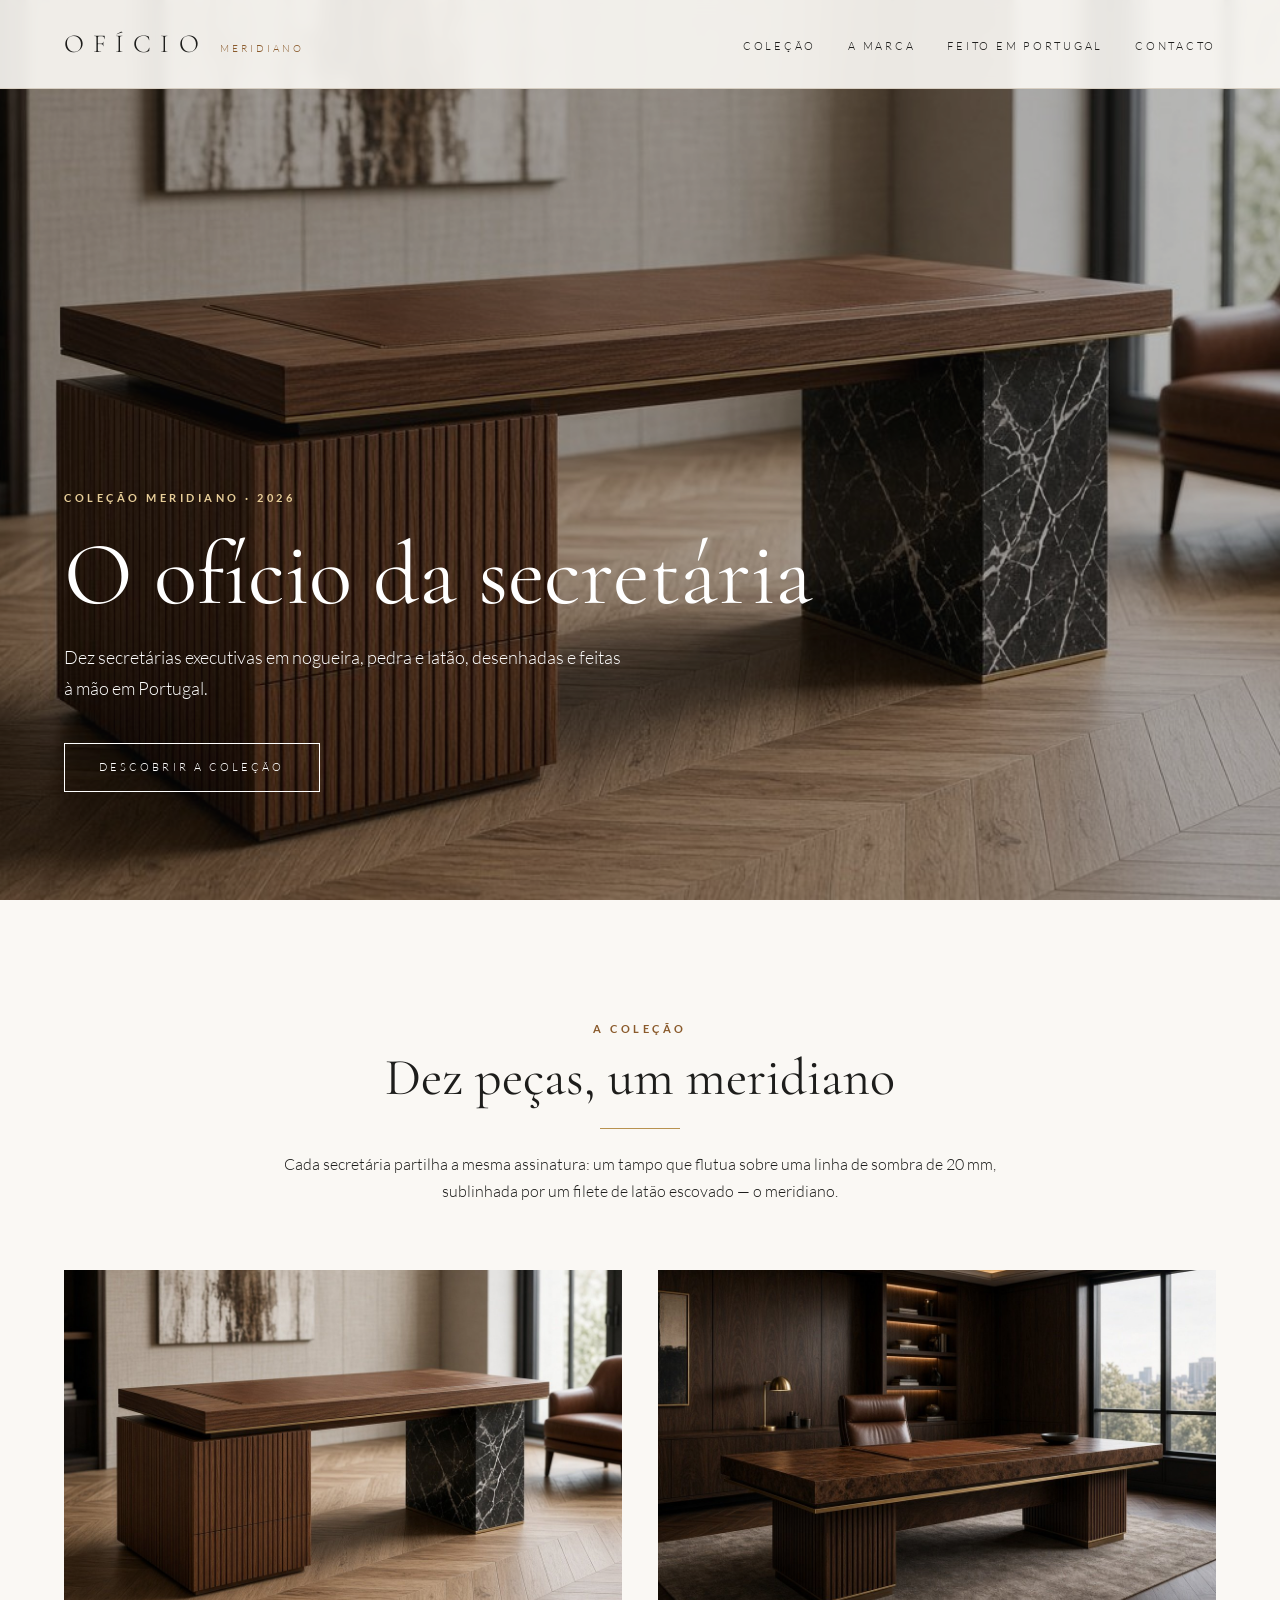
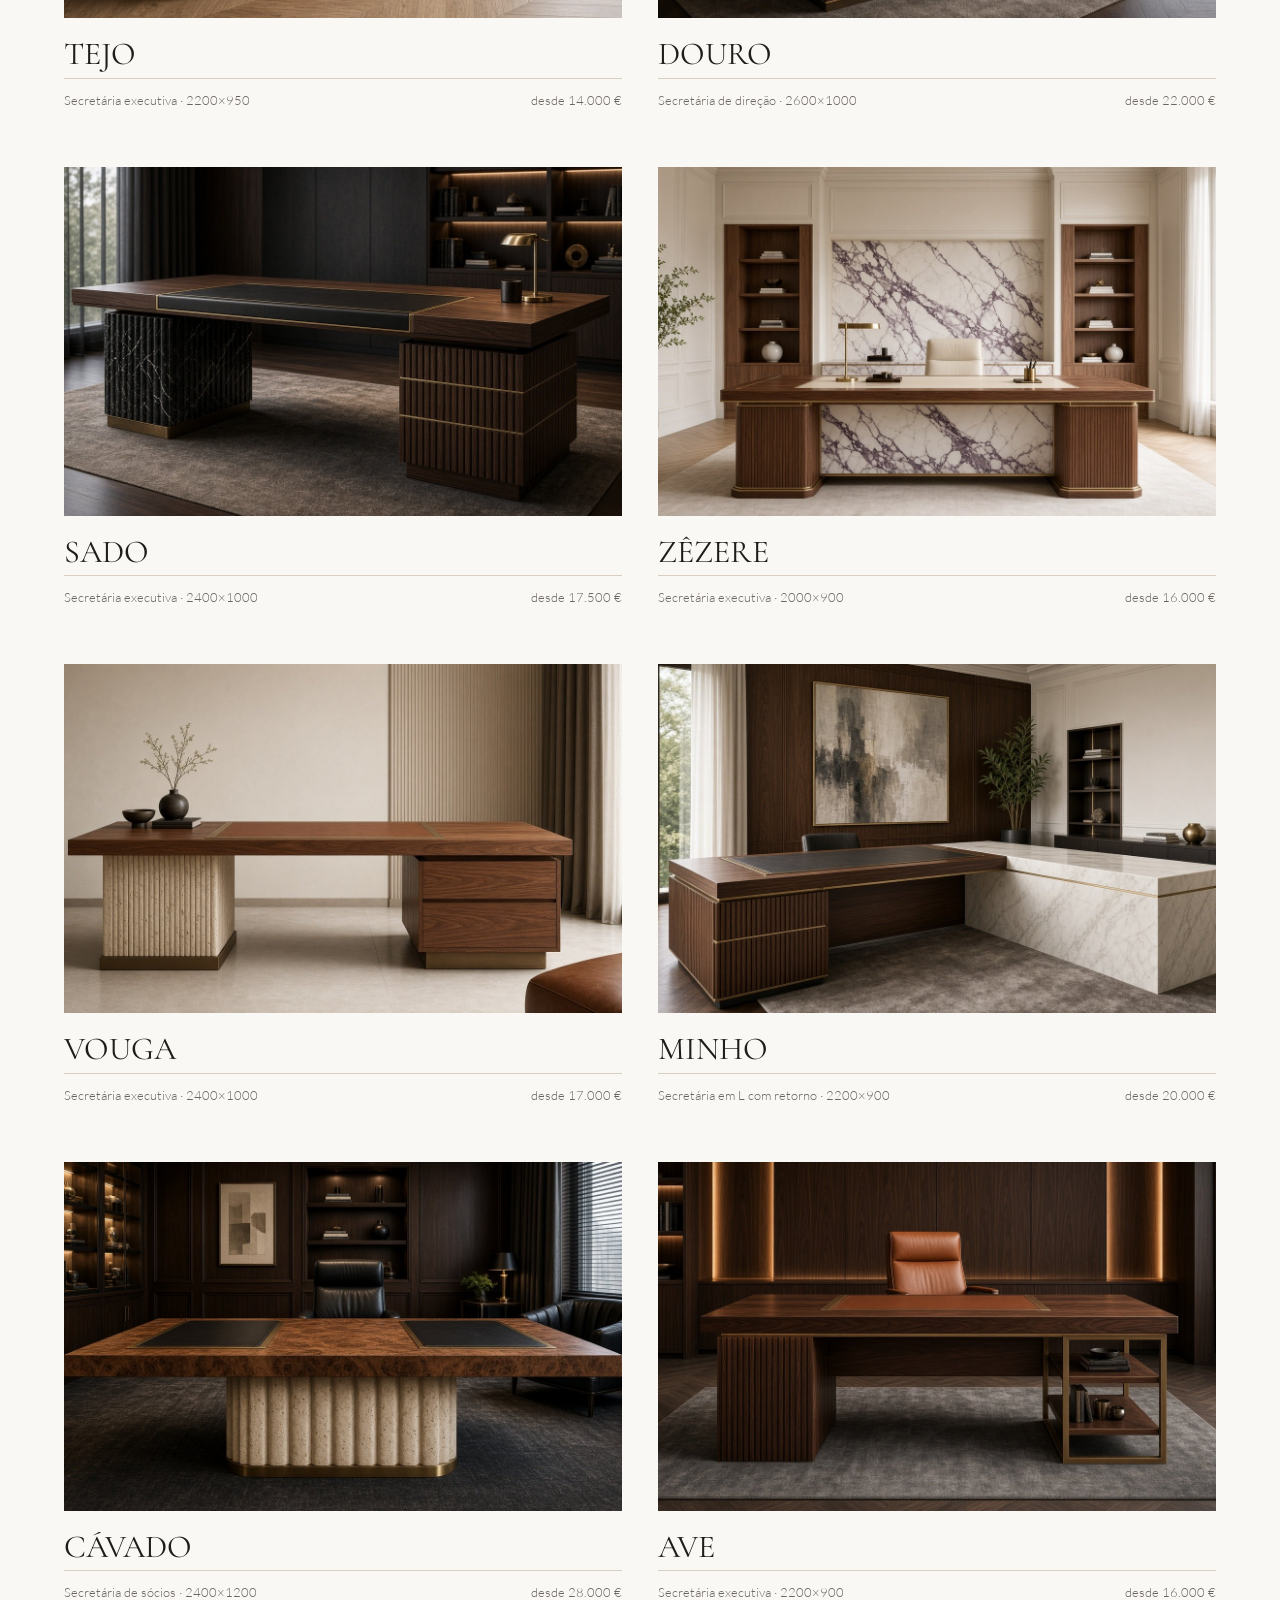
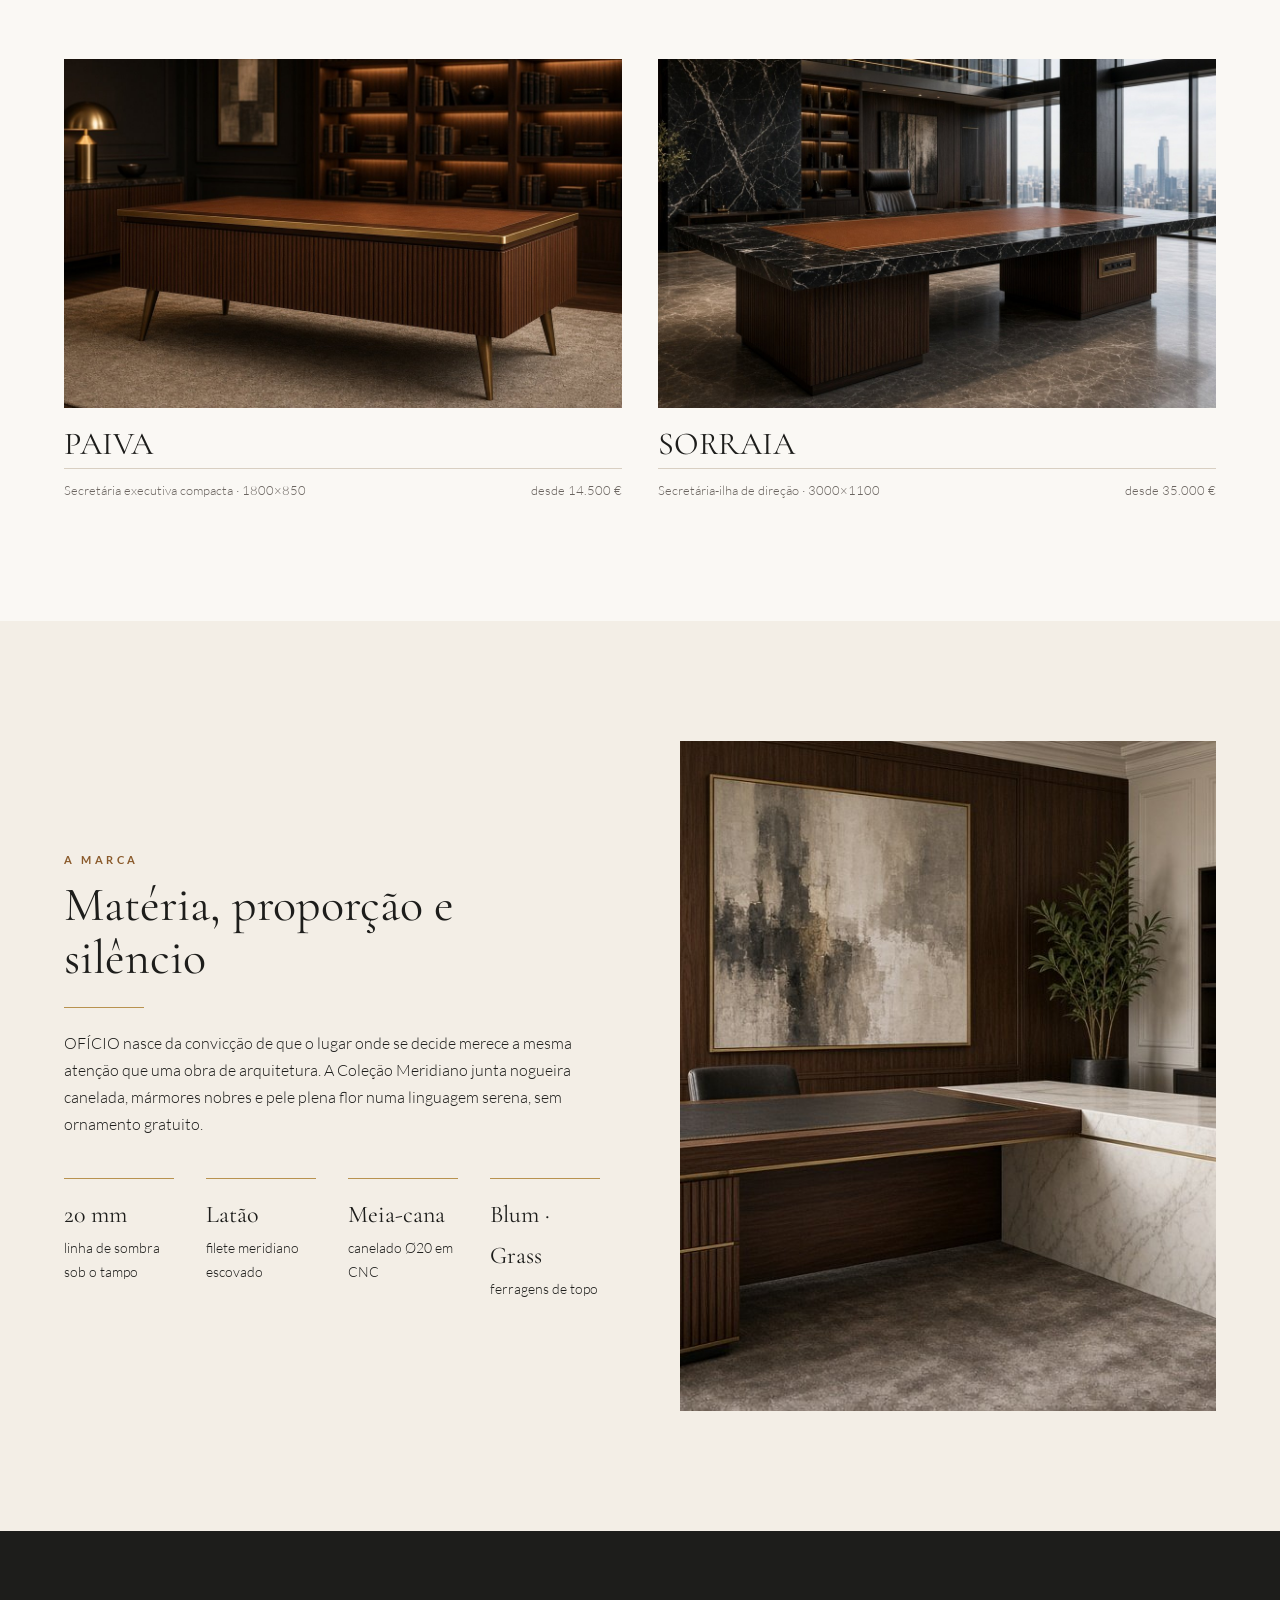
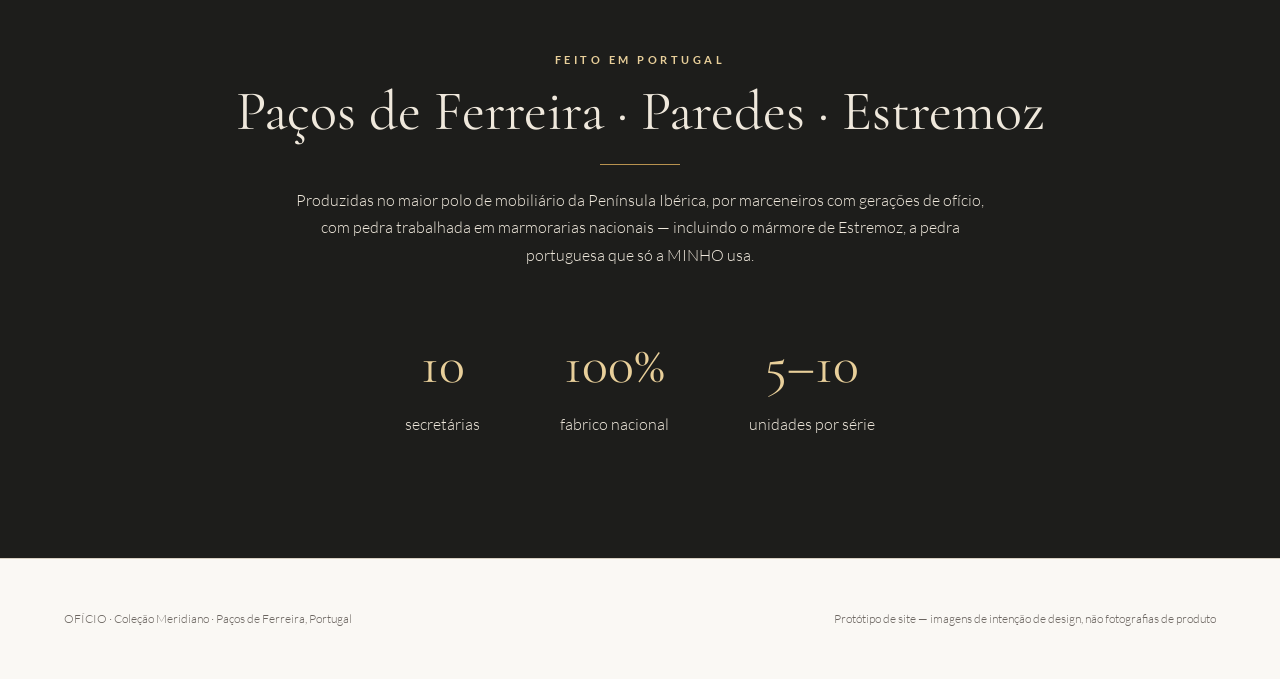
==== index.html @ 598e57c5 "Site OFICIO" ====
<!doctype html><html lang="pt-PT"><head><meta charset="utf-8"><meta name="viewport" content="width=device-width,initial-scale=1"><title>OFÍCIO — Coleção Meridiano</title><link rel="stylesheet" href="style.css"></head><body><header><a class="logo" href="index.html">OFÍCIO<small>MERIDIANO</small></a><nav><a href="index.html#colecao">Coleção</a><a href="index.html#historia">A marca</a><a href="index.html#portugal">Feito em Portugal</a><a href="mailto:atelier@oficio.pt">Contacto</a></nav></header><div class="hero"><img src="img/tejo.jpg" alt=""><div><div class="eye">Coleção Meridiano · 2026</div><h1>O ofício da secretária</h1><p>Dez secretárias executivas em nogueira, pedra e latão, desenhadas e feitas à mão em Portugal.</p><a class="btn" href="#colecao">Descobrir a coleção</a></div></div>
<section id="colecao"><div class="center"><div class="eye">A coleção</div><h2>Dez peças, um meridiano</h2><div class="meridian"></div><p>Cada secretária partilha a mesma assinatura: um tampo que flutua sobre uma linha de sombra de 20 mm, sublinhada por um filete de latão escovado — o meridiano.</p></div><div class="grid"><a class="card" href="tejo.html"><div class="ph"><img src="img/tejo.jpg" alt="TEJO"></div><h3>TEJO</h3><div class="meta"><span>Secretária executiva · 2200×950</span><span>desde 14.000 €</span></div></a><a class="card" href="douro.html"><div class="ph"><img src="img/douro.jpg" alt="DOURO"></div><h3>DOURO</h3><div class="meta"><span>Secretária de direção · 2600×1000</span><span>desde 22.000 €</span></div></a><a class="card" href="sado.html"><div class="ph"><img src="img/sado.jpg" alt="SADO"></div><h3>SADO</h3><div class="meta"><span>Secretária executiva · 2400×1000</span><span>desde 17.500 €</span></div></a><a class="card" href="zezere.html"><div class="ph"><img src="img/zezere.jpg" alt="ZÊZERE"></div><h3>ZÊZERE</h3><div class="meta"><span>Secretária executiva · 2000×900</span><span>desde 16.000 €</span></div></a><a class="card" href="vouga.html"><div class="ph"><img src="img/vouga.jpg" alt="VOUGA"></div><h3>VOUGA</h3><div class="meta"><span>Secretária executiva · 2400×1000</span><span>desde 17.000 €</span></div></a><a class="card" href="minho.html"><div class="ph"><img src="img/minho.jpg" alt="MINHO"></div><h3>MINHO</h3><div class="meta"><span>Secretária em L com retorno · 2200×900</span><span>desde 20.000 €</span></div></a><a class="card" href="cavado.html"><div class="ph"><img src="img/cavado.jpg" alt="CÁVADO"></div><h3>CÁVADO</h3><div class="meta"><span>Secretária de sócios · 2400×1200</span><span>desde 28.000 €</span></div></a><a class="card" href="ave.html"><div class="ph"><img src="img/ave.jpg" alt="AVE"></div><h3>AVE</h3><div class="meta"><span>Secretária executiva · 2200×900</span><span>desde 16.000 €</span></div></a><a class="card" href="paiva.html"><div class="ph"><img src="img/paiva.jpg" alt="PAIVA"></div><h3>PAIVA</h3><div class="meta"><span>Secretária executiva compacta · 1800×850</span><span>desde 14.500 €</span></div></a><a class="card" href="sorraia.html"><div class="ph"><img src="img/sorraia.jpg" alt="SORRAIA"></div><h3>SORRAIA</h3><div class="meta"><span>Secretária-ilha de direção · 3000×1100</span><span>desde 35.000 €</span></div></a></div></section>
<section class="story" id="historia"><div><div class="eye">A marca</div><h2>Matéria, proporção e silêncio</h2><div class="meridian" style="margin-left:0"></div><p>OFÍCIO nasce da convicção de que o lugar onde se decide merece a mesma atenção que uma obra de arquitetura. A Coleção Meridiano junta nogueira canelada, mármores nobres e pele plena flor numa linguagem serena, sem ornamento gratuito.</p><div class="sig"><div><b>20 mm</b>linha de sombra sob o tampo</div><div><b>Latão</b>filete meridiano escovado</div><div><b>Meia-cana</b>canelado Ø20 em CNC</div><div><b>Blum · Grass</b>ferragens de topo</div></div></div><img src="img/minho.jpg" alt="MINHO"></section>
<section class="pt" id="portugal"><div class="eye" style="color:#e8cf9a">Feito em Portugal</div><h2>Paços de Ferreira · Paredes · Estremoz</h2><div class="meridian"></div><p style="max-width:700px;margin:0 auto">Produzidas no maior polo de mobiliário da Península Ibérica, por marceneiros com gerações de ofício, com pedra trabalhada em marmorarias nacionais — incluindo o mármore de Estremoz, a pedra portuguesa que só a MINHO usa.</p><div class="stats"><div><b>10</b>secretárias</div><div><b>100%</b>fabrico nacional</div><div><b>5–10</b>unidades por série</div></div></section><footer><span>OFÍCIO · Coleção Meridiano · Paços de Ferreira, Portugal</span><span>Protótipo de site — imagens de intenção de design, não fotografias de produto</span></footer></body></html>
---- style.css ----
@font-face{font-family:Corm;src:url(fonts/Cormorant.ttf)}@font-face{font-family:Lato;src:url(fonts/Lato-Regular.ttf)}@font-face{font-family:Lato;font-weight:300;src:url(fonts/Lato-Light.ttf)}@font-face{font-family:Lato;font-weight:700;src:url(fonts/Lato-Bold.ttf)}
:root{--ink:#1d1d1b;--sand:#f3eee6;--br:#8a5a2b;--brass:#b8924f;--grey:#6b6560;--line:#d8cfc2}
*{box-sizing:border-box}body{margin:0;font-family:Lato,sans-serif;font-weight:300;color:var(--ink);background:#faf8f4;line-height:1.7}
a{color:inherit;text-decoration:none}img{display:block;width:100%}
header{position:fixed;top:0;left:0;right:0;z-index:9;display:flex;justify-content:space-between;align-items:center;padding:22px 5vw;background:rgba(250,248,244,.92);backdrop-filter:blur(6px);border-bottom:1px solid var(--line)}
.logo{font-family:Corm;font-size:26px;letter-spacing:.35em}.logo small{font-family:Lato;font-size:10px;letter-spacing:.3em;color:var(--br);margin-left:12px}
nav a{font-size:11px;letter-spacing:.25em;text-transform:uppercase;margin-left:32px}nav a:hover{color:var(--br)}
.eye{font-size:11px;letter-spacing:.32em;text-transform:uppercase;color:var(--br);font-weight:700}
h1,h2,h3{font-family:Corm;font-weight:400;line-height:1.1;margin:.2em 0}
.hero{height:100vh;min-height:640px;position:relative;color:#fff;display:flex;align-items:flex-end;padding:0 5vw 12vh;background:#111}
.hero img{position:absolute;inset:0;height:100%;object-fit:cover;opacity:.72}.hero>div{position:relative;max-width:760px}
.hero h1{font-size:clamp(48px,7vw,104px)}.hero .eye{color:#e8cf9a}.hero p{font-size:18px;max-width:560px}
.btn{display:inline-block;margin-top:22px;padding:14px 34px;border:1px solid currentColor;font-size:11px;letter-spacing:.28em;text-transform:uppercase;transition:.3s}.btn:hover{background:var(--brass);border-color:var(--brass);color:#fff}
section{padding:120px 5vw}.center{text-align:center;max-width:760px;margin:0 auto 64px}.center h2{font-size:52px}
.meridian{width:80px;height:1px;background:var(--brass);margin:22px auto}
.grid{display:grid;grid-template-columns:repeat(auto-fill,minmax(380px,1fr));gap:56px 36px}
.card .ph{overflow:hidden;background:#ddd;aspect-ratio:16/10}.card img{height:100%;object-fit:cover;transition:transform 1.2s}.card:hover img{transform:scale(1.04)}
.card h3{font-size:32px;margin-top:18px}.card .meta{display:flex;justify-content:space-between;font-size:13px;color:var(--grey);border-top:1px solid var(--line);padding-top:10px;margin-top:6px}
.story{display:grid;grid-template-columns:1fr 1fr;gap:80px;align-items:center;background:var(--sand)}
.story h2{font-size:48px}.story img{aspect-ratio:4/5;object-fit:cover}
.sig{display:grid;grid-template-columns:repeat(4,1fr);gap:32px;margin-top:40px}.sig div{border-top:1px solid var(--brass);padding-top:16px;font-size:14px}.sig b{display:block;font-family:Corm;font-size:24px;font-weight:400}
.pt{background:var(--ink);color:#efe8dc;text-align:center}.pt h2{font-size:56px}.pt .stats{display:flex;justify-content:center;gap:80px;margin-top:50px;flex-wrap:wrap}.pt .stats b{display:block;font-family:Corm;font-size:54px;color:#e8cf9a;font-weight:400}
footer{padding:50px 5vw;font-size:12px;color:var(--grey);display:flex;justify-content:space-between;border-top:1px solid var(--line)}
.prod{display:grid;grid-template-columns:1.6fr 1fr;gap:64px;padding-top:140px}
.main-img{aspect-ratio:16/9;object-fit:cover;background:#ddd}.thumbs{display:grid;grid-template-columns:repeat(auto-fill,minmax(120px,1fr));gap:12px;margin-top:12px}
.thumbs img{aspect-ratio:16/10;object-fit:cover;cursor:pointer;opacity:.65;transition:.3s;border:1px solid transparent}.thumbs img.on,.thumbs img:hover{opacity:1;border-color:var(--brass)}
.info h1{font-size:72px}.info .typ{font-size:13px;letter-spacing:.25em;text-transform:uppercase;color:var(--grey)}
.price{font-family:Corm;font-size:30px;margin:26px 0 4px}.price small{display:block;font-family:Lato;font-size:12px;color:var(--grey)}
table{width:100%;border-collapse:collapse;font-size:14px;margin:18px 0}td{padding:10px 0;border-bottom:1px solid var(--line);vertical-align:top}td:first-child{color:var(--grey);width:42%}
.draw{background:#fff;padding:30px;border:1px solid var(--line)}.back{font-size:11px;letter-spacing:.25em;text-transform:uppercase;color:var(--br)}
.pn{display:flex;justify-content:space-between;padding:40px 5vw;border-top:1px solid var(--line);font-family:Corm;font-size:26px}
@media(max-width:900px){.story,.prod{grid-template-columns:1fr}.sig{grid-template-columns:1fr 1fr}nav{display:none}.grid{grid-template-columns:1fr}}
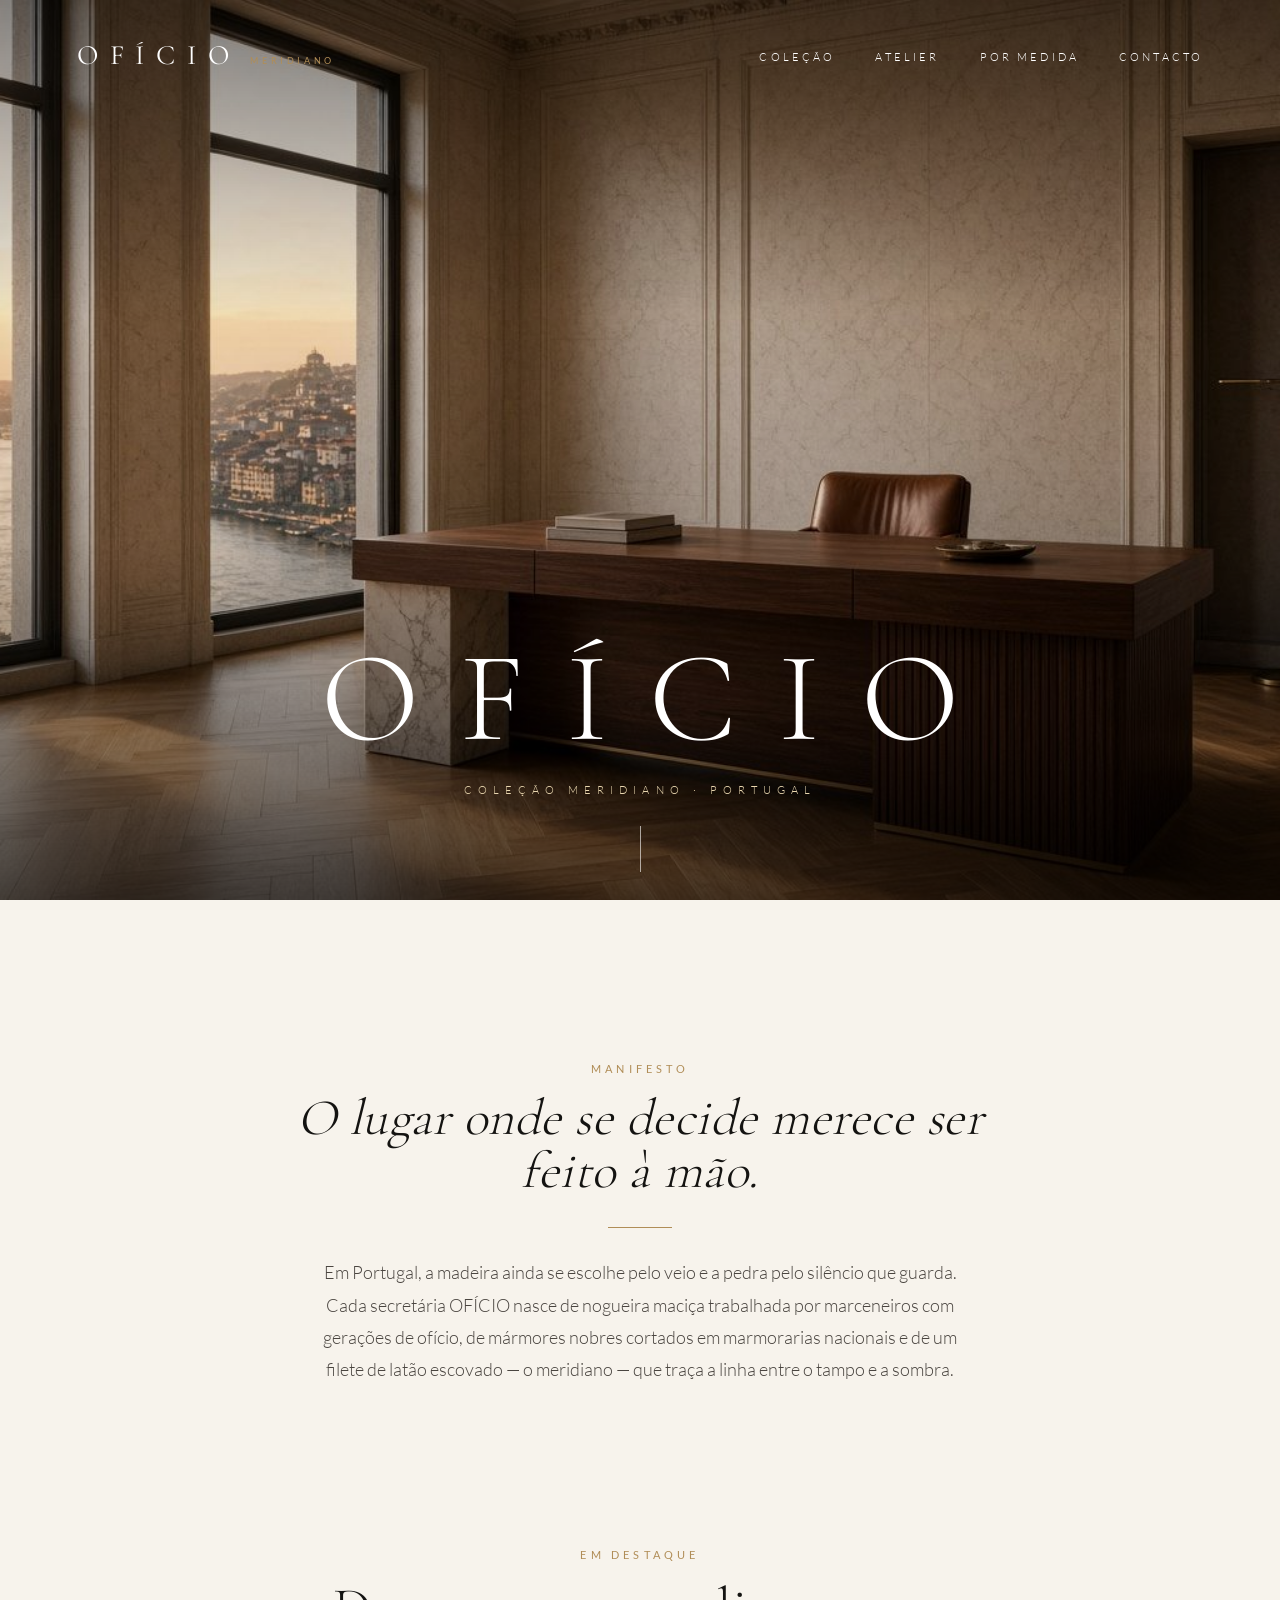
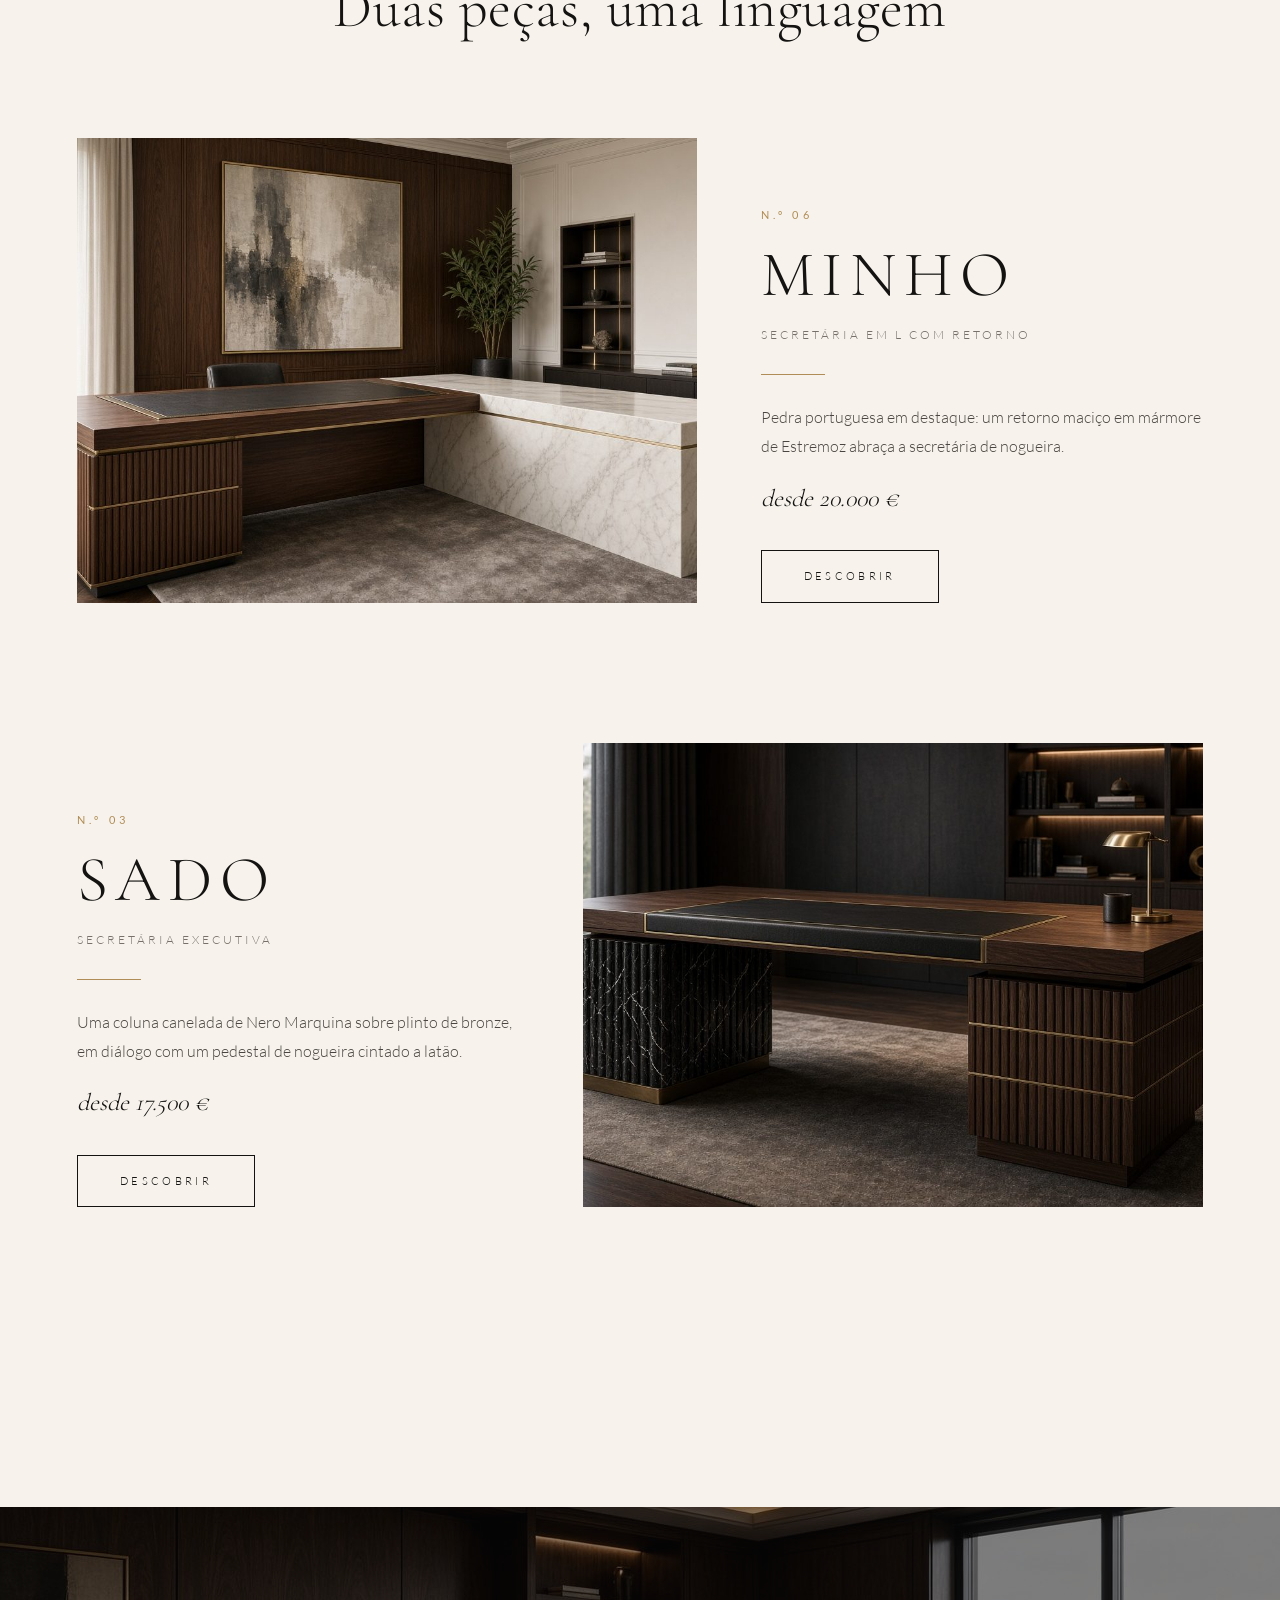
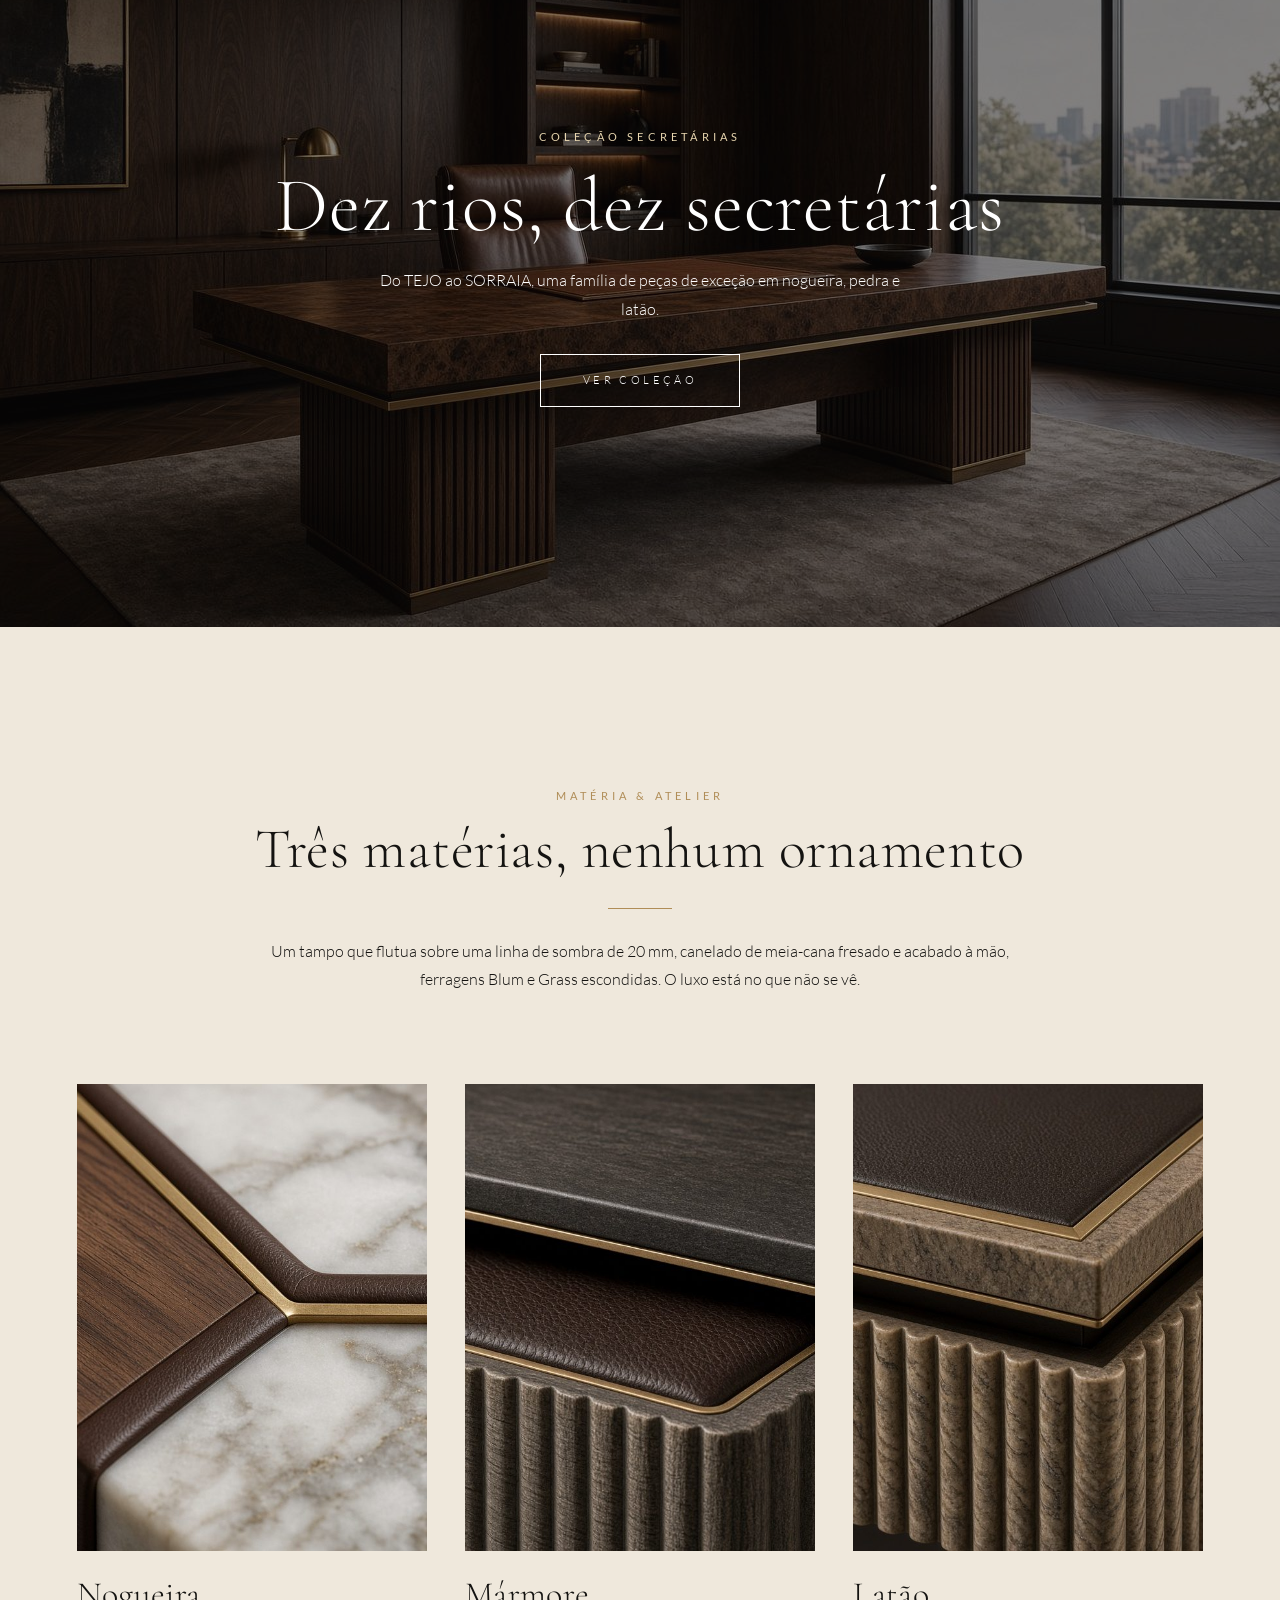
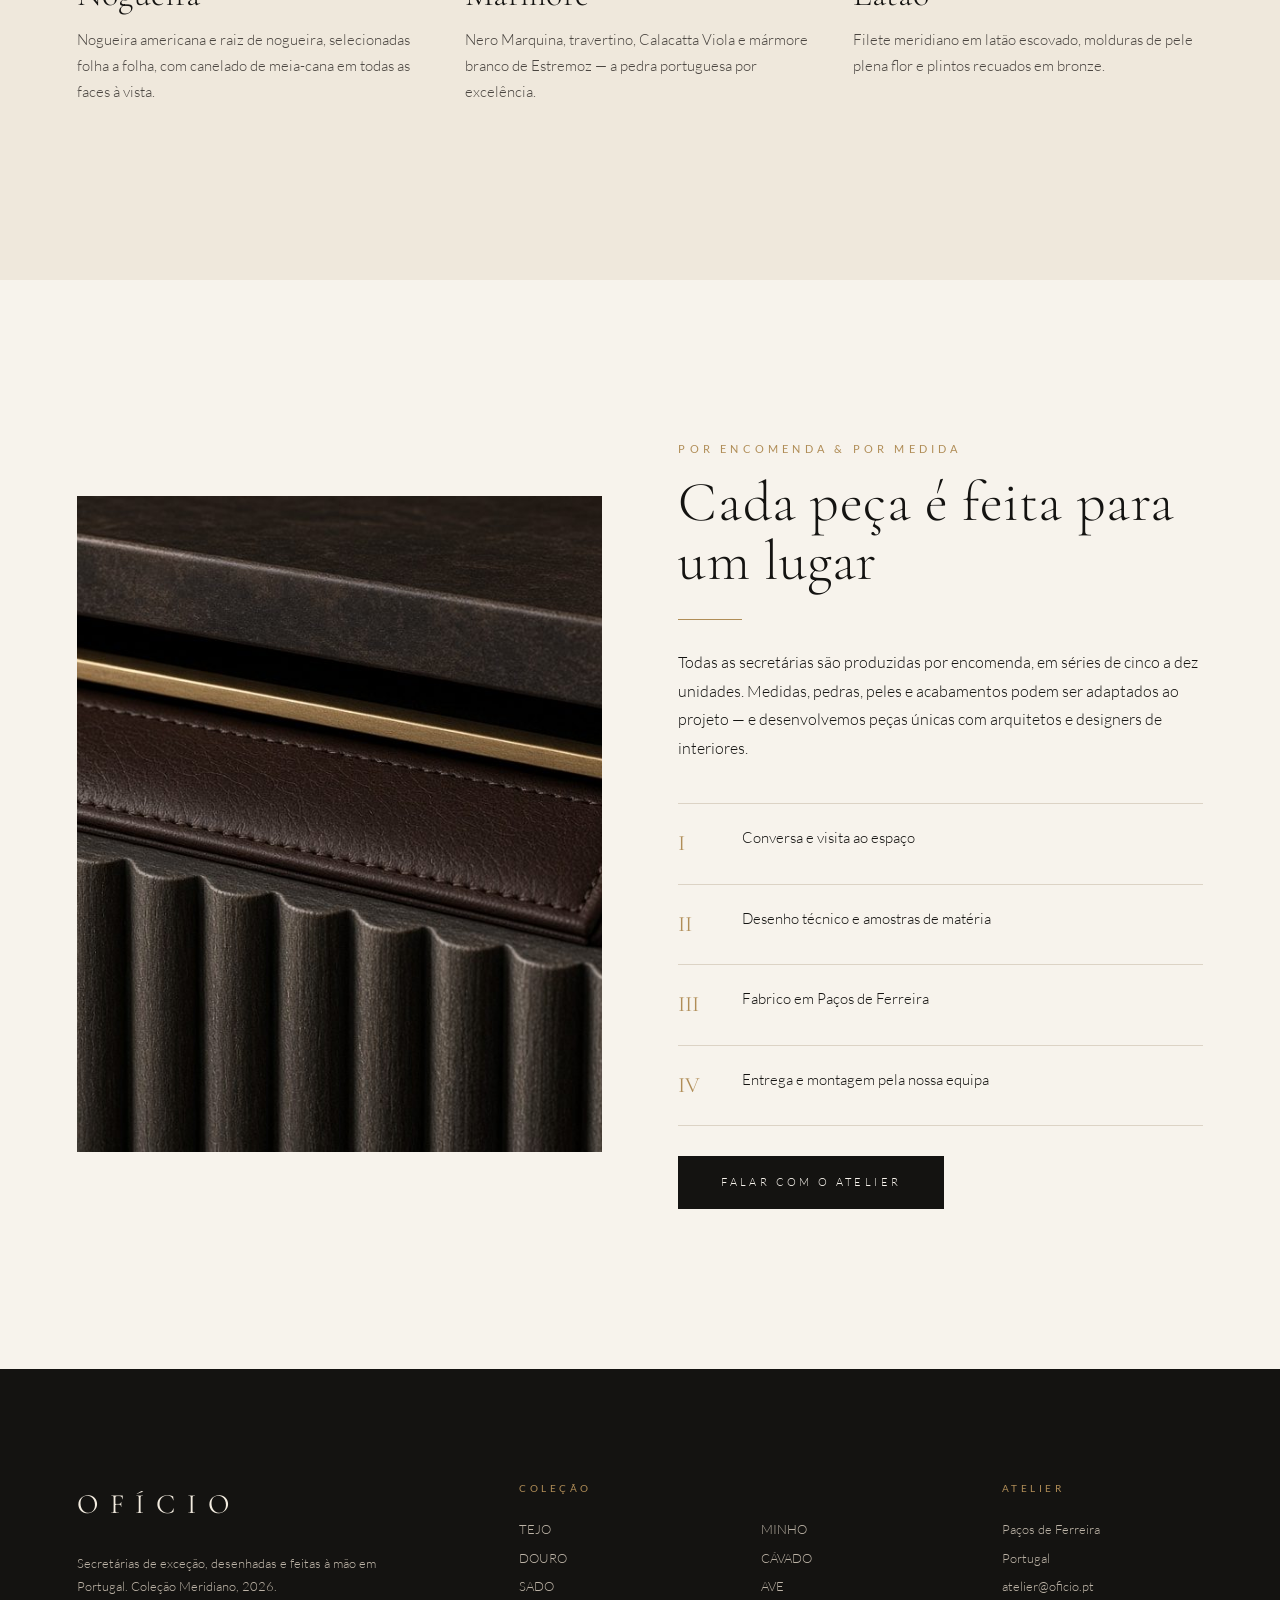
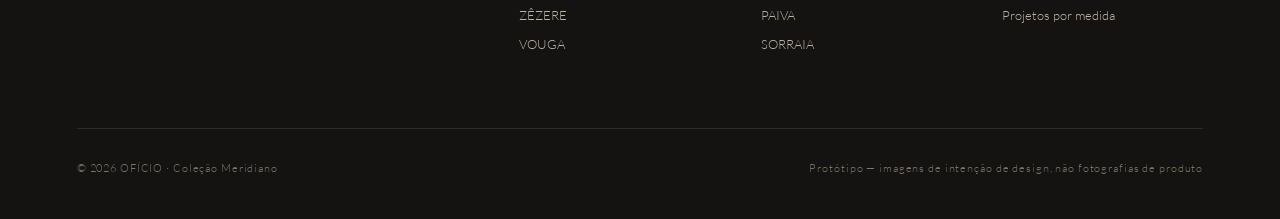
==== commit 440b657c: "Redesign luxury: nova homepage, página Coleção, galerias com lightbox" ====
--- a/index.html
+++ b/index.html
@@ -1,4 +1,14 @@
-<!doctype html><html lang="pt-PT"><head><meta charset="utf-8"><meta name="viewport" content="width=device-width,initial-scale=1"><title>OFÍCIO — Coleção Meridiano</title><link rel="stylesheet" href="style.css"></head><body><header><a class="logo" href="index.html">OFÍCIO<small>MERIDIANO</small></a><nav><a href="index.html#colecao">Coleção</a><a href="index.html#historia">A marca</a><a href="index.html#portugal">Feito em Portugal</a><a href="mailto:atelier@oficio.pt">Contacto</a></nav></header><div class="hero"><img src="img/tejo.jpg" alt=""><div><div class="eye">Coleção Meridiano · 2026</div><h1>O ofício da secretária</h1><p>Dez secretárias executivas em nogueira, pedra e latão, desenhadas e feitas à mão em Portugal.</p><a class="btn" href="#colecao">Descobrir a coleção</a></div></div>
-<section id="colecao"><div class="center"><div class="eye">A coleção</div><h2>Dez peças, um meridiano</h2><div class="meridian"></div><p>Cada secretária partilha a mesma assinatura: um tampo que flutua sobre uma linha de sombra de 20 mm, sublinhada por um filete de latão escovado — o meridiano.</p></div><div class="grid"><a class="card" href="tejo.html"><div class="ph"><img src="img/tejo.jpg" alt="TEJO"></div><h3>TEJO</h3><div class="meta"><span>Secretária executiva · 2200×950</span><span>desde 14.000 €</span></div></a><a class="card" href="douro.html"><div class="ph"><img src="img/douro.jpg" alt="DOURO"></div><h3>DOURO</h3><div class="meta"><span>Secretária de direção · 2600×1000</span><span>desde 22.000 €</span></div></a><a class="card" href="sado.html"><div class="ph"><img src="img/sado.jpg" alt="SADO"></div><h3>SADO</h3><div class="meta"><span>Secretária executiva · 2400×1000</span><span>desde 17.500 €</span></div></a><a class="card" href="zezere.html"><div class="ph"><img src="img/zezere.jpg" alt="ZÊZERE"></div><h3>ZÊZERE</h3><div class="meta"><span>Secretária executiva · 2000×900</span><span>desde 16.000 €</span></div></a><a class="card" href="vouga.html"><div class="ph"><img src="img/vouga.jpg" alt="VOUGA"></div><h3>VOUGA</h3><div class="meta"><span>Secretária executiva · 2400×1000</span><span>desde 17.000 €</span></div></a><a class="card" href="minho.html"><div class="ph"><img src="img/minho.jpg" alt="MINHO"></div><h3>MINHO</h3><div class="meta"><span>Secretária em L com retorno · 2200×900</span><span>desde 20.000 €</span></div></a><a class="card" href="cavado.html"><div class="ph"><img src="img/cavado.jpg" alt="CÁVADO"></div><h3>CÁVADO</h3><div class="meta"><span>Secretária de sócios · 2400×1200</span><span>desde 28.000 €</span></div></a><a class="card" href="ave.html"><div class="ph"><img src="img/ave.jpg" alt="AVE"></div><h3>AVE</h3><div class="meta"><span>Secretária executiva · 2200×900</span><span>desde 16.000 €</span></div></a><a class="card" href="paiva.html"><div class="ph"><img src="img/paiva.jpg" alt="PAIVA"></div><h3>PAIVA</h3><div class="meta"><span>Secretária executiva compacta · 1800×850</span><span>desde 14.500 €</span></div></a><a class="card" href="sorraia.html"><div class="ph"><img src="img/sorraia.jpg" alt="SORRAIA"></div><h3>SORRAIA</h3><div class="meta"><span>Secretária-ilha de direção · 3000×1100</span><span>desde 35.000 €</span></div></a></div></section>
-<section class="story" id="historia"><div><div class="eye">A marca</div><h2>Matéria, proporção e silêncio</h2><div class="meridian" style="margin-left:0"></div><p>OFÍCIO nasce da convicção de que o lugar onde se decide merece a mesma atenção que uma obra de arquitetura. A Coleção Meridiano junta nogueira canelada, mármores nobres e pele plena flor numa linguagem serena, sem ornamento gratuito.</p><div class="sig"><div><b>20 mm</b>linha de sombra sob o tampo</div><div><b>Latão</b>filete meridiano escovado</div><div><b>Meia-cana</b>canelado Ø20 em CNC</div><div><b>Blum · Grass</b>ferragens de topo</div></div></div><img src="img/minho.jpg" alt="MINHO"></section>
-<section class="pt" id="portugal"><div class="eye" style="color:#e8cf9a">Feito em Portugal</div><h2>Paços de Ferreira · Paredes · Estremoz</h2><div class="meridian"></div><p style="max-width:700px;margin:0 auto">Produzidas no maior polo de mobiliário da Península Ibérica, por marceneiros com gerações de ofício, com pedra trabalhada em marmorarias nacionais — incluindo o mármore de Estremoz, a pedra portuguesa que só a MINHO usa.</p><div class="stats"><div><b>10</b>secretárias</div><div><b>100%</b>fabrico nacional</div><div><b>5–10</b>unidades por série</div></div></section><footer><span>OFÍCIO · Coleção Meridiano · Paços de Ferreira, Portugal</span><span>Protótipo de site — imagens de intenção de design, não fotografias de produto</span></footer></body></html>+<!doctype html><html lang="pt-PT"><head><meta charset="utf-8"><meta name="viewport" content="width=device-width,initial-scale=1"><title>OFÍCIO — Coleção Meridiano</title><link rel="stylesheet" href="style.css"></head><body><header class=""><a class="logo" href="index.html">OFÍCIO<small>MERIDIANO</small></a><nav><a href="colecao.html">Coleção</a><a class="h" href="index.html#atelier">Atelier</a><a class="h" href="index.html#medida">Por medida</a><a href="mailto:atelier@oficio.pt">Contacto</a></nav></header><div class="hero"><img src="img/home_hero.jpg" alt="Secretária OFÍCIO com vista para o Douro"><div class="t"><div class="wm">OFÍCIO</div><div class="sub">Coleção Meridiano · Portugal</div></div><div class="scroll"></div></div>
+<section class="manif"><div class="c fade"><div class="eye">Manifesto</div><h2>O lugar onde se decide merece ser feito à mão.</h2><div class="rule"></div><p>Em Portugal, a madeira ainda se escolhe pelo veio e a pedra pelo silêncio que guarda. Cada secretária OFÍCIO nasce de nogueira maciça trabalhada por marceneiros com gerações de ofício, de mármores nobres cortados em marmorarias nacionais e de um filete de latão escovado — o meridiano — que traça a linha entre o tampo e a sombra.</p></div></section>
+<section style="padding-top:0"><div class="c fade" style="margin-bottom:100px"><div class="eye">Em destaque</div><h2 style="font-size:clamp(40px,4.4vw,64px)">Duas peças, uma linguagem</h2></div><a class="feat  fade" href="minho.html"><div class="ph"><img src="img/minho.jpg" alt="MINHO" loading="lazy"></div><div><div class="eye">N.º 06</div><h3>MINHO</h3><div class="typ">Secretária em L com retorno</div><div class="rule"></div><p>Pedra portuguesa em destaque: um retorno maciço em mármore de Estremoz abraça a secretária de nogueira.</p><div class="from">desde 20.000 €</div><span class="btn">Descobrir</span></div></a><a class="feat r fade" href="sado.html"><div class="ph"><img src="img/sado.jpg" alt="SADO" loading="lazy"></div><div><div class="eye">N.º 03</div><h3>SADO</h3><div class="typ">Secretária executiva</div><div class="rule"></div><p>Uma coluna canelada de Nero Marquina sobre plinto de bronze, em diálogo com um pedestal de nogueira cintado a latão.</p><div class="from">desde 17.500 €</div><span class="btn">Descobrir</span></div></a></section>
+<a class="colcta" href="colecao.html"><img src="img/douro.jpg" alt="" loading="lazy"><div class="fade"><div class="eye">Coleção Secretárias</div><h2>Dez rios, dez secretárias</h2><p style="max-width:520px;margin:0 auto">Do TEJO ao SORRAIA, uma família de peças de exceção em nogueira, pedra e latão.</p><span class="btn">Ver coleção</span></div></a>
+<section class="mat" id="atelier"><div class="c fade"><div class="eye">Matéria & atelier</div><h2 style="font-size:clamp(40px,4.4vw,64px)">Três matérias, nenhum ornamento</h2><div class="rule"></div><p>Um tampo que flutua sobre uma linha de sombra de 20 mm, canelado de meia-cana fresado e acabado à mão, ferragens Blum e Grass escondidas. O luxo está no que não se vê.</p></div>
+<div class="mats"><div class="fade"><div class="ph"><img src="img/minho_detalhe.jpg" loading="lazy" alt=""></div><h3>Nogueira</h3><p>Nogueira americana e raiz de nogueira, selecionadas folha a folha, com canelado de meia-cana em todas as faces à vista.</p></div>
+<div class="fade"><div class="ph"><img src="img/sado_detalhe.jpg" loading="lazy" alt=""></div><h3>Mármore</h3><p>Nero Marquina, travertino, Calacatta Viola e mármore branco de Estremoz — a pedra portuguesa por excelência.</p></div>
+<div class="fade"><div class="ph"><img src="img/vouga_detalhe.jpg" loading="lazy" alt=""></div><h3>Latão</h3><p>Filete meridiano em latão escovado, molduras de pele plena flor e plintos recuados em bronze.</p></div></div></section>
+<section id="medida"><div class="bes"><div class="ph fade"><img src="img/tejo_detalhe.jpg" loading="lazy" alt=""></div><div class="fade"><div class="eye">Por encomenda & por medida</div><h2>Cada peça é feita para um lugar</h2><div class="rule"></div><p>Todas as secretárias são produzidas por encomenda, em séries de cinco a dez unidades. Medidas, pedras, peles e acabamentos podem ser adaptados ao projeto — e desenvolvemos peças únicas com arquitetos e designers de interiores.</p>
+<div class="steps"><div><b>I</b>Conversa e visita ao espaço</div><div><b>II</b>Desenho técnico e amostras de matéria</div><div><b>III</b>Fabrico em Paços de Ferreira</div><div><b>IV</b>Entrega e montagem pela nossa equipa</div></div><a class="btn dark" href="mailto:atelier@oficio.pt">Falar com o atelier</a></div></div></section><footer><div class="fg"><div><div class="logo">OFÍCIO</div><p style="max-width:340px;margin-top:22px">Secretárias de exceção, desenhadas e feitas à mão em Portugal. Coleção Meridiano, 2026.</p></div><div><h4>Coleção</h4><a href="tejo.html">TEJO</a><a href="douro.html">DOURO</a><a href="sado.html">SADO</a><a href="zezere.html">ZÊZERE</a><a href="vouga.html">VOUGA</a></div><div><h4>&nbsp;</h4><a href="minho.html">MINHO</a><a href="cavado.html">CÁVADO</a><a href="ave.html">AVE</a><a href="paiva.html">PAIVA</a><a href="sorraia.html">SORRAIA</a></div><div><h4>Atelier</h4><a>Paços de Ferreira</a><a>Portugal</a><a href="mailto:atelier@oficio.pt">atelier@oficio.pt</a><a href="index.html#medida">Projetos por medida</a></div></div><div class="fb"><span>© 2026 OFÍCIO · Coleção Meridiano</span><span>Protótipo — imagens de intenção de design, não fotografias de produto</span></div></footer><div id="lb"><button class="x">×</button><button class="p">‹</button><img alt=""><button class="q">›</button><div class="cap"></div></div><script>const h=document.querySelector('header');if(!h.classList.contains('light')){const f=()=>h.classList.toggle('solid',scrollY>60);addEventListener('scroll',f);f()}
+const io=new IntersectionObserver(e=>e.forEach(x=>{if(x.isIntersecting){x.target.classList.add('in');io.unobserve(x.target)}}),{threshold:.12});document.querySelectorAll('.fade').forEach(x=>io.observe(x));
+const L=[...document.querySelectorAll('[data-lb]')];if(L.length){const b=document.getElementById('lb'),im=b.querySelector('img'),cp=b.querySelector('.cap');let i=0;const s=k=>{i=(k+L.length)%L.length;im.src=L[i].href;cp.textContent=L[i].dataset.lb};
+L.forEach((a,k)=>a.onclick=e=>{e.preventDefault();s(k);b.classList.add('on')});b.querySelector('.x').onclick=()=>b.classList.remove('on');b.querySelector('.p').onclick=e=>{e.stopPropagation();s(i-1)};b.querySelector('.q').onclick=e=>{e.stopPropagation();s(i+1)};b.onclick=e=>{if(e.target===b)b.classList.remove('on')};
+addEventListener('keydown',e=>{if(!b.classList.contains('on'))return;if(e.key=='Escape')b.classList.remove('on');if(e.key=='ArrowLeft')s(i-1);if(e.key=='ArrowRight')s(i+1)})}</script></body></html>
--- a/style.css
+++ b/style.css
@@ -1,32 +1,49 @@
-@font-face{font-family:Corm;src:url(fonts/Cormorant.ttf)}@font-face{font-family:Lato;src:url(fonts/Lato-Regular.ttf)}@font-face{font-family:Lato;font-weight:300;src:url(fonts/Lato-Light.ttf)}@font-face{font-family:Lato;font-weight:700;src:url(fonts/Lato-Bold.ttf)}
-:root{--ink:#1d1d1b;--sand:#f3eee6;--br:#8a5a2b;--brass:#b8924f;--grey:#6b6560;--line:#d8cfc2}
-*{box-sizing:border-box}body{margin:0;font-family:Lato,sans-serif;font-weight:300;color:var(--ink);background:#faf8f4;line-height:1.7}
+@font-face{font-family:Corm;src:url(fonts/Cormorant.ttf);font-weight:300 700}@font-face{font-family:Lato;src:url(fonts/Lato-Regular.ttf)}@font-face{font-family:Lato;font-weight:300;src:url(fonts/Lato-Light.ttf)}@font-face{font-family:Lato;font-weight:700;src:url(fonts/Lato-Bold.ttf)}
+:root{--ink:#141311;--iv:#f7f3ec;--iv2:#efe8dc;--brass:#b08d57;--grey:#77706a;--line:#dcd3c5}
+*{box-sizing:border-box}html{scroll-behavior:smooth}body{margin:0;font-family:Lato,sans-serif;font-weight:300;color:var(--ink);background:var(--iv);line-height:1.8;font-size:16px}
 a{color:inherit;text-decoration:none}img{display:block;width:100%}
-header{position:fixed;top:0;left:0;right:0;z-index:9;display:flex;justify-content:space-between;align-items:center;padding:22px 5vw;background:rgba(250,248,244,.92);backdrop-filter:blur(6px);border-bottom:1px solid var(--line)}
-.logo{font-family:Corm;font-size:26px;letter-spacing:.35em}.logo small{font-family:Lato;font-size:10px;letter-spacing:.3em;color:var(--br);margin-left:12px}
-nav a{font-size:11px;letter-spacing:.25em;text-transform:uppercase;margin-left:32px}nav a:hover{color:var(--br)}
-.eye{font-size:11px;letter-spacing:.32em;text-transform:uppercase;color:var(--br);font-weight:700}
-h1,h2,h3{font-family:Corm;font-weight:400;line-height:1.1;margin:.2em 0}
-.hero{height:100vh;min-height:640px;position:relative;color:#fff;display:flex;align-items:flex-end;padding:0 5vw 12vh;background:#111}
-.hero img{position:absolute;inset:0;height:100%;object-fit:cover;opacity:.72}.hero>div{position:relative;max-width:760px}
-.hero h1{font-size:clamp(48px,7vw,104px)}.hero .eye{color:#e8cf9a}.hero p{font-size:18px;max-width:560px}
-.btn{display:inline-block;margin-top:22px;padding:14px 34px;border:1px solid currentColor;font-size:11px;letter-spacing:.28em;text-transform:uppercase;transition:.3s}.btn:hover{background:var(--brass);border-color:var(--brass);color:#fff}
-section{padding:120px 5vw}.center{text-align:center;max-width:760px;margin:0 auto 64px}.center h2{font-size:52px}
-.meridian{width:80px;height:1px;background:var(--brass);margin:22px auto}
-.grid{display:grid;grid-template-columns:repeat(auto-fill,minmax(380px,1fr));gap:56px 36px}
-.card .ph{overflow:hidden;background:#ddd;aspect-ratio:16/10}.card img{height:100%;object-fit:cover;transition:transform 1.2s}.card:hover img{transform:scale(1.04)}
-.card h3{font-size:32px;margin-top:18px}.card .meta{display:flex;justify-content:space-between;font-size:13px;color:var(--grey);border-top:1px solid var(--line);padding-top:10px;margin-top:6px}
-.story{display:grid;grid-template-columns:1fr 1fr;gap:80px;align-items:center;background:var(--sand)}
-.story h2{font-size:48px}.story img{aspect-ratio:4/5;object-fit:cover}
-.sig{display:grid;grid-template-columns:repeat(4,1fr);gap:32px;margin-top:40px}.sig div{border-top:1px solid var(--brass);padding-top:16px;font-size:14px}.sig b{display:block;font-family:Corm;font-size:24px;font-weight:400}
-.pt{background:var(--ink);color:#efe8dc;text-align:center}.pt h2{font-size:56px}.pt .stats{display:flex;justify-content:center;gap:80px;margin-top:50px;flex-wrap:wrap}.pt .stats b{display:block;font-family:Corm;font-size:54px;color:#e8cf9a;font-weight:400}
-footer{padding:50px 5vw;font-size:12px;color:var(--grey);display:flex;justify-content:space-between;border-top:1px solid var(--line)}
-.prod{display:grid;grid-template-columns:1.6fr 1fr;gap:64px;padding-top:140px}
-.main-img{aspect-ratio:16/9;object-fit:cover;background:#ddd}.thumbs{display:grid;grid-template-columns:repeat(auto-fill,minmax(120px,1fr));gap:12px;margin-top:12px}
-.thumbs img{aspect-ratio:16/10;object-fit:cover;cursor:pointer;opacity:.65;transition:.3s;border:1px solid transparent}.thumbs img.on,.thumbs img:hover{opacity:1;border-color:var(--brass)}
-.info h1{font-size:72px}.info .typ{font-size:13px;letter-spacing:.25em;text-transform:uppercase;color:var(--grey)}
-.price{font-family:Corm;font-size:30px;margin:26px 0 4px}.price small{display:block;font-family:Lato;font-size:12px;color:var(--grey)}
-table{width:100%;border-collapse:collapse;font-size:14px;margin:18px 0}td{padding:10px 0;border-bottom:1px solid var(--line);vertical-align:top}td:first-child{color:var(--grey);width:42%}
-.draw{background:#fff;padding:30px;border:1px solid var(--line)}.back{font-size:11px;letter-spacing:.25em;text-transform:uppercase;color:var(--br)}
-.pn{display:flex;justify-content:space-between;padding:40px 5vw;border-top:1px solid var(--line);font-family:Corm;font-size:26px}
-@media(max-width:900px){.story,.prod{grid-template-columns:1fr}.sig{grid-template-columns:1fr 1fr}nav{display:none}.grid{grid-template-columns:1fr}}+header{position:fixed;inset:0 0 auto;z-index:20;display:flex;justify-content:space-between;align-items:center;padding:30px 6vw;color:#fff;transition:.5s}
+header.solid,header.light{background:rgba(247,243,236,.96);color:var(--ink);padding:18px 6vw;border-bottom:1px solid var(--line);backdrop-filter:blur(8px)}
+.logo{font-family:Corm;font-size:28px;letter-spacing:.42em;font-weight:400}.logo small{font-family:Lato;font-size:9px;letter-spacing:.4em;margin-left:10px;color:var(--brass)}
+nav a{font-size:10.5px;letter-spacing:.3em;text-transform:uppercase;margin-left:40px;padding-bottom:4px;border-bottom:1px solid transparent;transition:.3s}nav a:hover{border-color:var(--brass)}
+.eye{font-size:10.5px;letter-spacing:.4em;text-transform:uppercase;color:var(--brass);font-weight:400}
+h1,h2,h3{font-family:Corm;font-weight:300;line-height:1.05;margin:.25em 0;letter-spacing:.01em}
+.rule{width:64px;height:1px;background:var(--brass);margin:28px 0}.c .rule{margin:28px auto}
+.hero{height:100vh;min-height:680px;position:relative;color:#fff;overflow:hidden;background:#000}
+.hero img{position:absolute;inset:0;height:100%;object-fit:cover;animation:kb 18s ease-out forwards}@keyframes kb{from{transform:scale(1.08)}to{transform:scale(1)}}
+.hero:after{content:"";position:absolute;inset:0;background:linear-gradient(180deg,rgba(0,0,0,.45) 0,rgba(0,0,0,.05) 35%,rgba(0,0,0,.15) 60%,rgba(0,0,0,.7) 100%)}
+.hero .t{position:absolute;z-index:2;left:6vw;right:6vw;bottom:11vh;text-align:center}
+.hero .wm{font-family:Corm;font-weight:300;font-size:clamp(56px,10vw,150px);letter-spacing:.32em;margin-right:-.32em;line-height:1}
+.hero .sub{font-size:11px;letter-spacing:.55em;text-transform:uppercase;margin-top:18px;color:#e9d7b0}
+.scroll{position:absolute;z-index:2;bottom:28px;left:50%;width:1px;height:46px;background:rgba(255,255,255,.6)}
+.btn{display:inline-block;margin-top:30px;padding:16px 42px;border:1px solid currentColor;font-size:10.5px;letter-spacing:.32em;text-transform:uppercase;transition:.4s}.btn:hover{background:var(--brass);border-color:var(--brass);color:#fff}
+.btn.dark{background:var(--ink);color:var(--iv);border-color:var(--ink)}
+section{padding:160px 6vw}.c{text-align:center;max-width:780px;margin:0 auto}
+.manif h2{font-size:clamp(34px,4vw,58px);font-style:italic}.manif p{font-size:18px;color:#4a4540;max-width:640px;margin:0 auto}
+.feat{display:grid;grid-template-columns:7fr 5fr;gap:5vw;align-items:end;margin-bottom:140px}.feat.r{grid-template-columns:5fr 7fr}.feat.r .ph{order:2}
+.ph{overflow:hidden;background:#ddd}.ph img{height:100%;object-fit:cover;transition:transform 1.6s cubic-bezier(.2,.7,.2,1)}a:hover .ph img,.ph:hover img{transform:scale(1.05)}
+.feat .ph{aspect-ratio:4/3}.feat h3{font-size:clamp(48px,5vw,80px);letter-spacing:.12em}.feat .typ{font-size:12px;letter-spacing:.25em;text-transform:uppercase;color:var(--grey)}.feat p{color:#4a4540}
+.from{font-family:Corm;font-size:24px;font-style:italic;color:var(--ink)}
+.colcta{position:relative;height:80vh;min-height:520px;color:#fff;display:flex;align-items:center;justify-content:center;text-align:center;overflow:hidden}
+.colcta img{position:absolute;inset:0;height:100%;object-fit:cover;transition:transform 2s}.colcta:hover img{transform:scale(1.04)}.colcta:after{content:"";position:absolute;inset:0;background:rgba(10,9,8,.5)}
+.colcta div{position:relative;z-index:2}.colcta h2{font-size:clamp(44px,6vw,96px)}.colcta .eye{color:#e9d7b0}
+.mat{background:var(--iv2)}.mats{display:grid;grid-template-columns:repeat(3,1fr);gap:3vw;margin-top:90px}.mats .ph{aspect-ratio:3/4}.mats h3{font-size:34px;margin-top:26px}.mats p{font-size:14.5px;color:#4a4540}
+.bes{display:grid;grid-template-columns:1fr 1fr;gap:6vw;align-items:center}.bes .ph{aspect-ratio:4/5}.bes h2{font-size:clamp(40px,4.4vw,64px)}
+.steps{margin-top:40px;border-top:1px solid var(--line)}.steps div{display:flex;gap:28px;padding:20px 0;border-bottom:1px solid var(--line);font-size:15px}.steps b{font-family:Corm;font-weight:400;font-size:22px;color:var(--brass);min-width:36px}
+footer{background:var(--ink);color:#bdb4a7;padding:110px 6vw 40px;font-size:13px}
+.fg{display:grid;grid-template-columns:2fr 1fr 1fr 1fr;gap:40px;padding-bottom:70px;border-bottom:1px solid #2e2b27}.fg .logo{color:#f3ece0}.fg h4{font-weight:400;font-size:10px;letter-spacing:.35em;text-transform:uppercase;color:var(--brass);margin:0 0 18px}.fg a{display:block;line-height:2.2}.fg a:hover{color:#fff}
+.fb{display:flex;justify-content:space-between;padding-top:30px;font-size:11px;letter-spacing:.08em;color:#7d766c;flex-wrap:wrap;gap:12px}
+.ph1{padding-top:200px;padding-bottom:80px}.ph1 h1{font-size:clamp(56px,7vw,110px)}
+.grid{display:grid;grid-template-columns:repeat(12,1fr);gap:90px 3vw}.card{grid-column:span 6}.card:nth-child(4n+1){grid-column:span 7}.card:nth-child(4n+2){grid-column:span 5;margin-top:120px}.card:nth-child(4n+3){grid-column:span 5}.card:nth-child(4n){grid-column:span 7;margin-top:-60px}
+.card .ph{aspect-ratio:4/3}.card .n{display:flex;justify-content:space-between;align-items:baseline;margin-top:22px;border-bottom:1px solid var(--line);padding-bottom:14px}.card h3{font-size:38px;letter-spacing:.14em;margin:0}.card .m{font-size:12px;letter-spacing:.18em;text-transform:uppercase;color:var(--grey);margin-top:10px}
+.phero{height:92vh;min-height:600px;position:relative;overflow:hidden;color:#fff;background:#000}.phero img{position:absolute;inset:0;height:100%;object-fit:cover}.phero:after{content:"";position:absolute;inset:0;background:linear-gradient(180deg,rgba(0,0,0,.4),transparent 30%,transparent 55%,rgba(0,0,0,.65))}
+.phero .t{position:absolute;z-index:2;left:6vw;bottom:9vh}.phero h1{font-size:clamp(64px,9vw,140px);letter-spacing:.16em}.phero .eye{color:#e9d7b0}
+.pi{display:grid;grid-template-columns:5fr 4fr;gap:7vw}.pi .lead{font-family:Corm;font-size:clamp(28px,2.6vw,38px);font-style:italic;line-height:1.3}.pi p{color:#4a4540}
+.price{font-family:Corm;font-size:36px;margin-top:40px}.price small{display:block;font-family:Lato;font-size:11px;letter-spacing:.12em;color:var(--grey)}
+.gal{display:grid;grid-template-columns:repeat(6,1fr);gap:2vw;padding:0 6vw 160px}.gal a{grid-column:span 3;cursor:zoom-in}.gal a:first-child{grid-column:span 6}.gal .ph{aspect-ratio:16/10}.gal .dr .ph{background:#fff}.gal .dr img{object-fit:contain;padding:4%}.gal span{display:block;font-size:10.5px;letter-spacing:.3em;text-transform:uppercase;color:var(--grey);margin-top:12px}
+table{width:100%;border-collapse:collapse;font-size:14.5px;margin:10px 0 50px}td{padding:14px 0;border-bottom:1px solid var(--line);vertical-align:top}td:first-child{color:var(--grey);width:40%;font-size:11px;letter-spacing:.22em;text-transform:uppercase;padding-top:17px}
+.specs h3{font-size:32px}
+.pn{display:grid;grid-template-columns:1fr 1fr;border-top:1px solid var(--line)}.pn a{padding:70px 6vw;transition:.4s}.pn a:hover{background:var(--iv2)}.pn a+a{text-align:right;border-left:1px solid var(--line)}.pn b{display:block;font-family:Corm;font-weight:300;font-size:48px;letter-spacing:.14em}
+#lb{position:fixed;inset:0;z-index:50;background:rgba(10,9,8,.96);display:none;align-items:center;justify-content:center}#lb.on{display:flex}#lb img{max-width:90vw;max-height:86vh;width:auto;object-fit:contain}#lb button{position:absolute;background:none;border:0;color:#e9d7b0;font-family:Corm;font-size:46px;cursor:pointer;padding:20px}#lb .x{top:10px;right:20px}#lb .p{left:10px}#lb .q{right:10px}#lb .cap{position:absolute;bottom:24px;color:#bdb4a7;font-size:11px;letter-spacing:.3em;text-transform:uppercase}
+.fade{opacity:0;transform:translateY(36px);transition:opacity 1.2s ease,transform 1.2s ease}.fade.in{opacity:1;transform:none}
+@media(max-width:900px){nav a{margin-left:16px;font-size:9px;letter-spacing:.2em}nav a.h{display:none}.logo{font-size:20px}.logo small{display:none}section{padding:100px 6vw}.feat,.feat.r,.bes,.pi,.fg{grid-template-columns:1fr}.feat.r .ph{order:0}.mats{grid-template-columns:1fr}.grid{grid-template-columns:1fr;gap:70px}.card,.card:nth-child(n){grid-column:auto;margin-top:0}.gal a,.gal a:first-child{grid-column:span 6}.pn b{font-size:30px}}
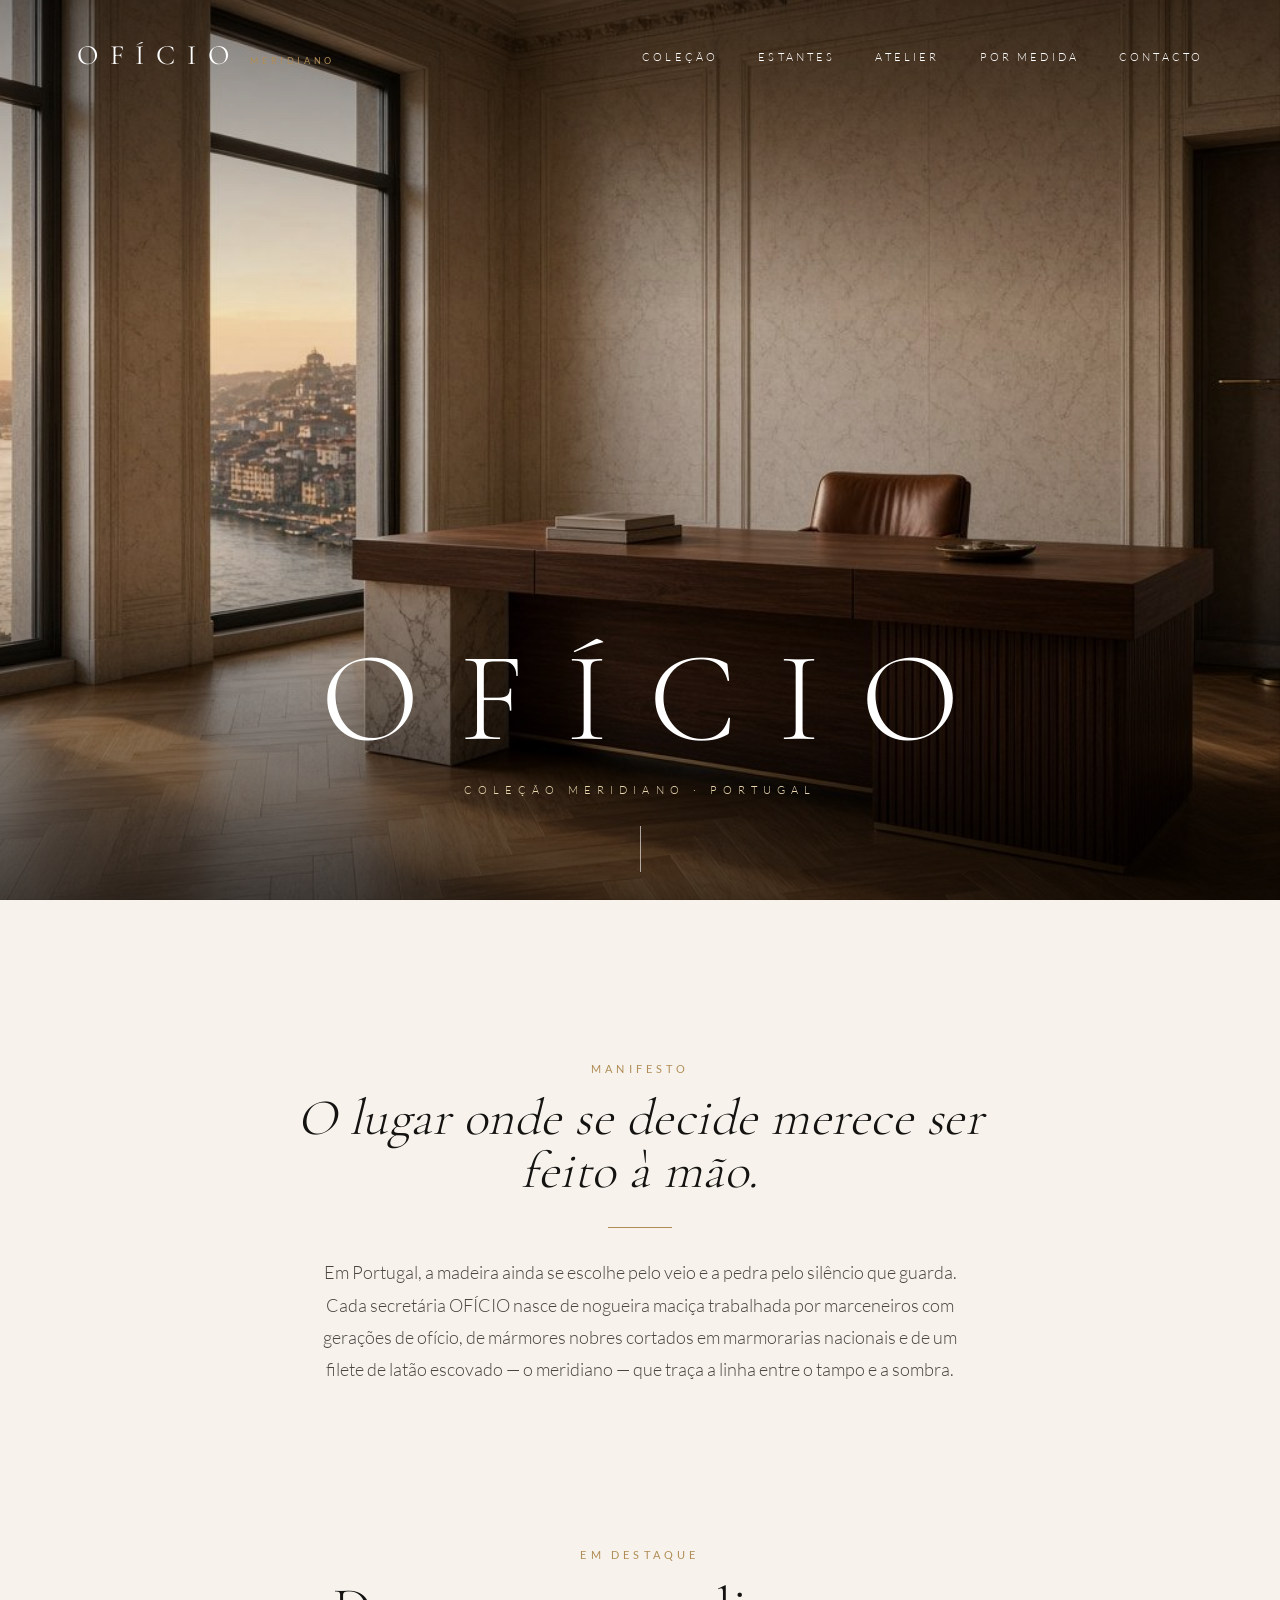
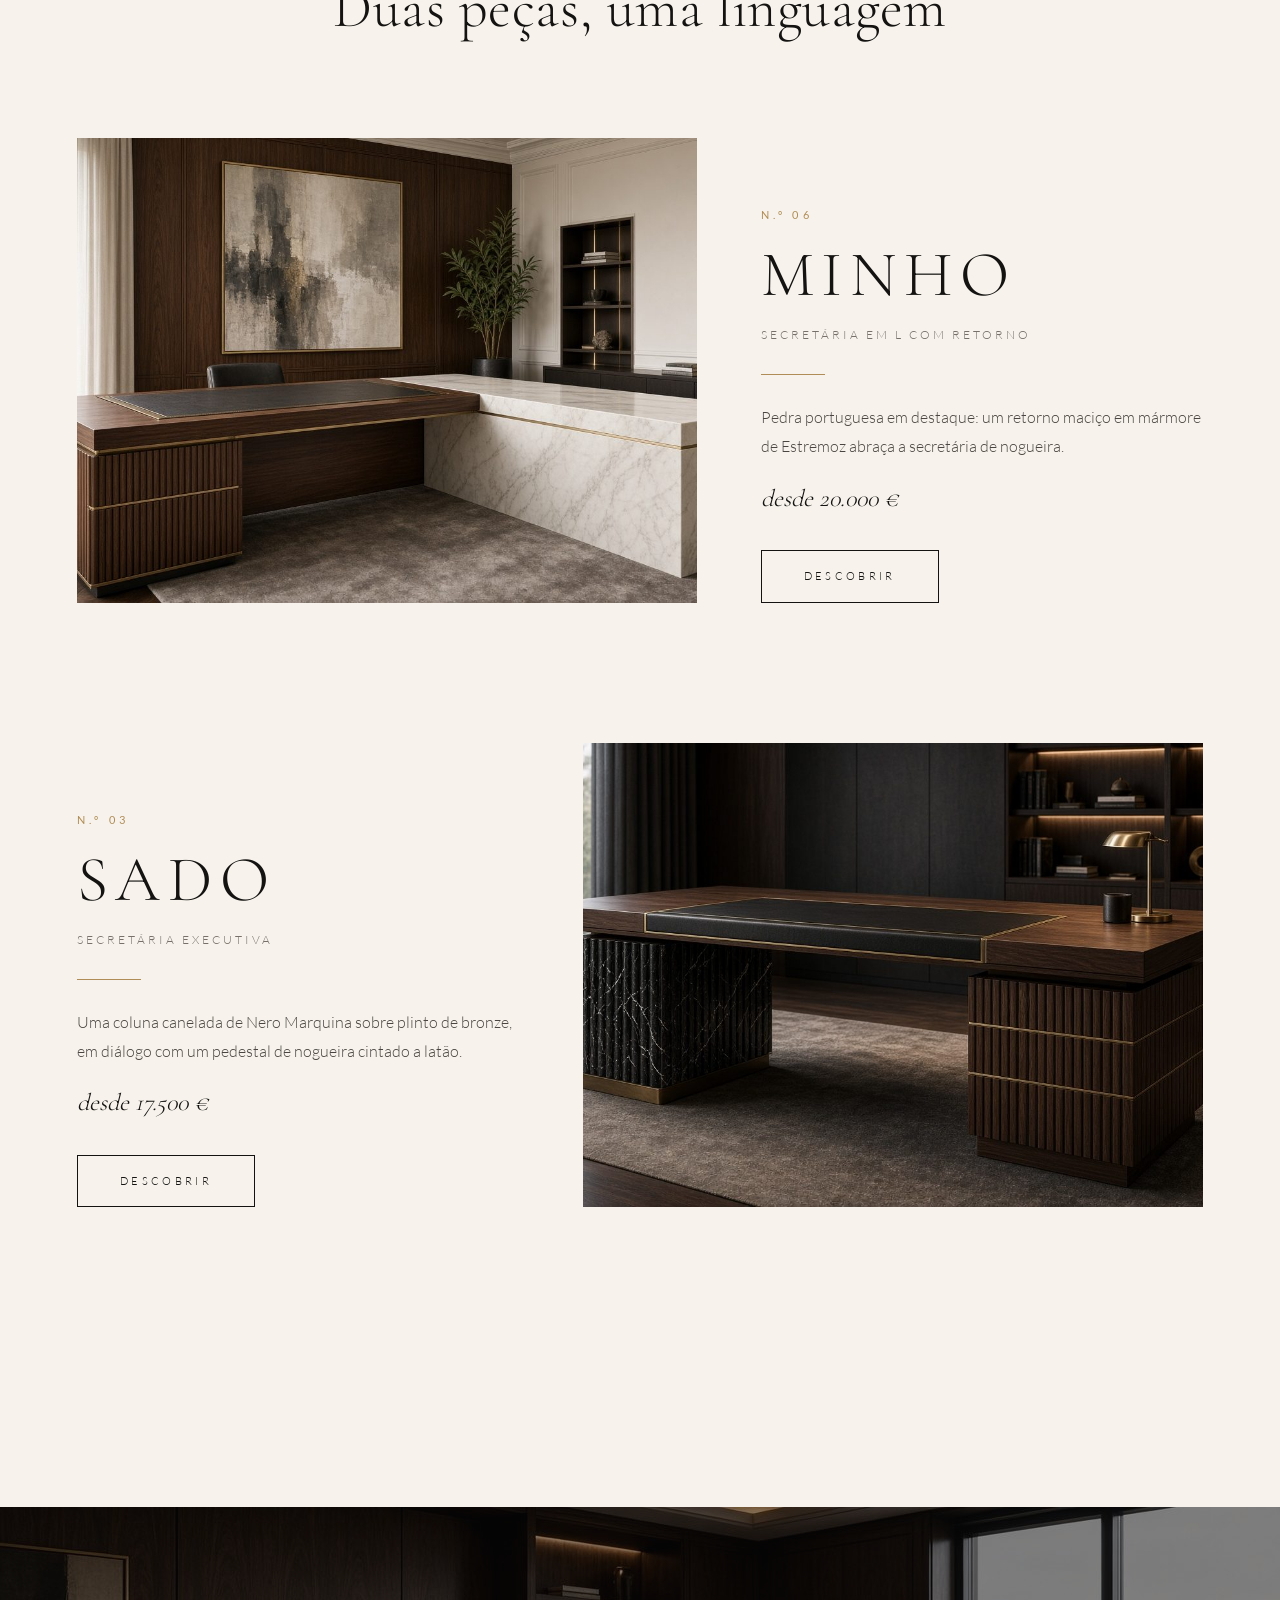
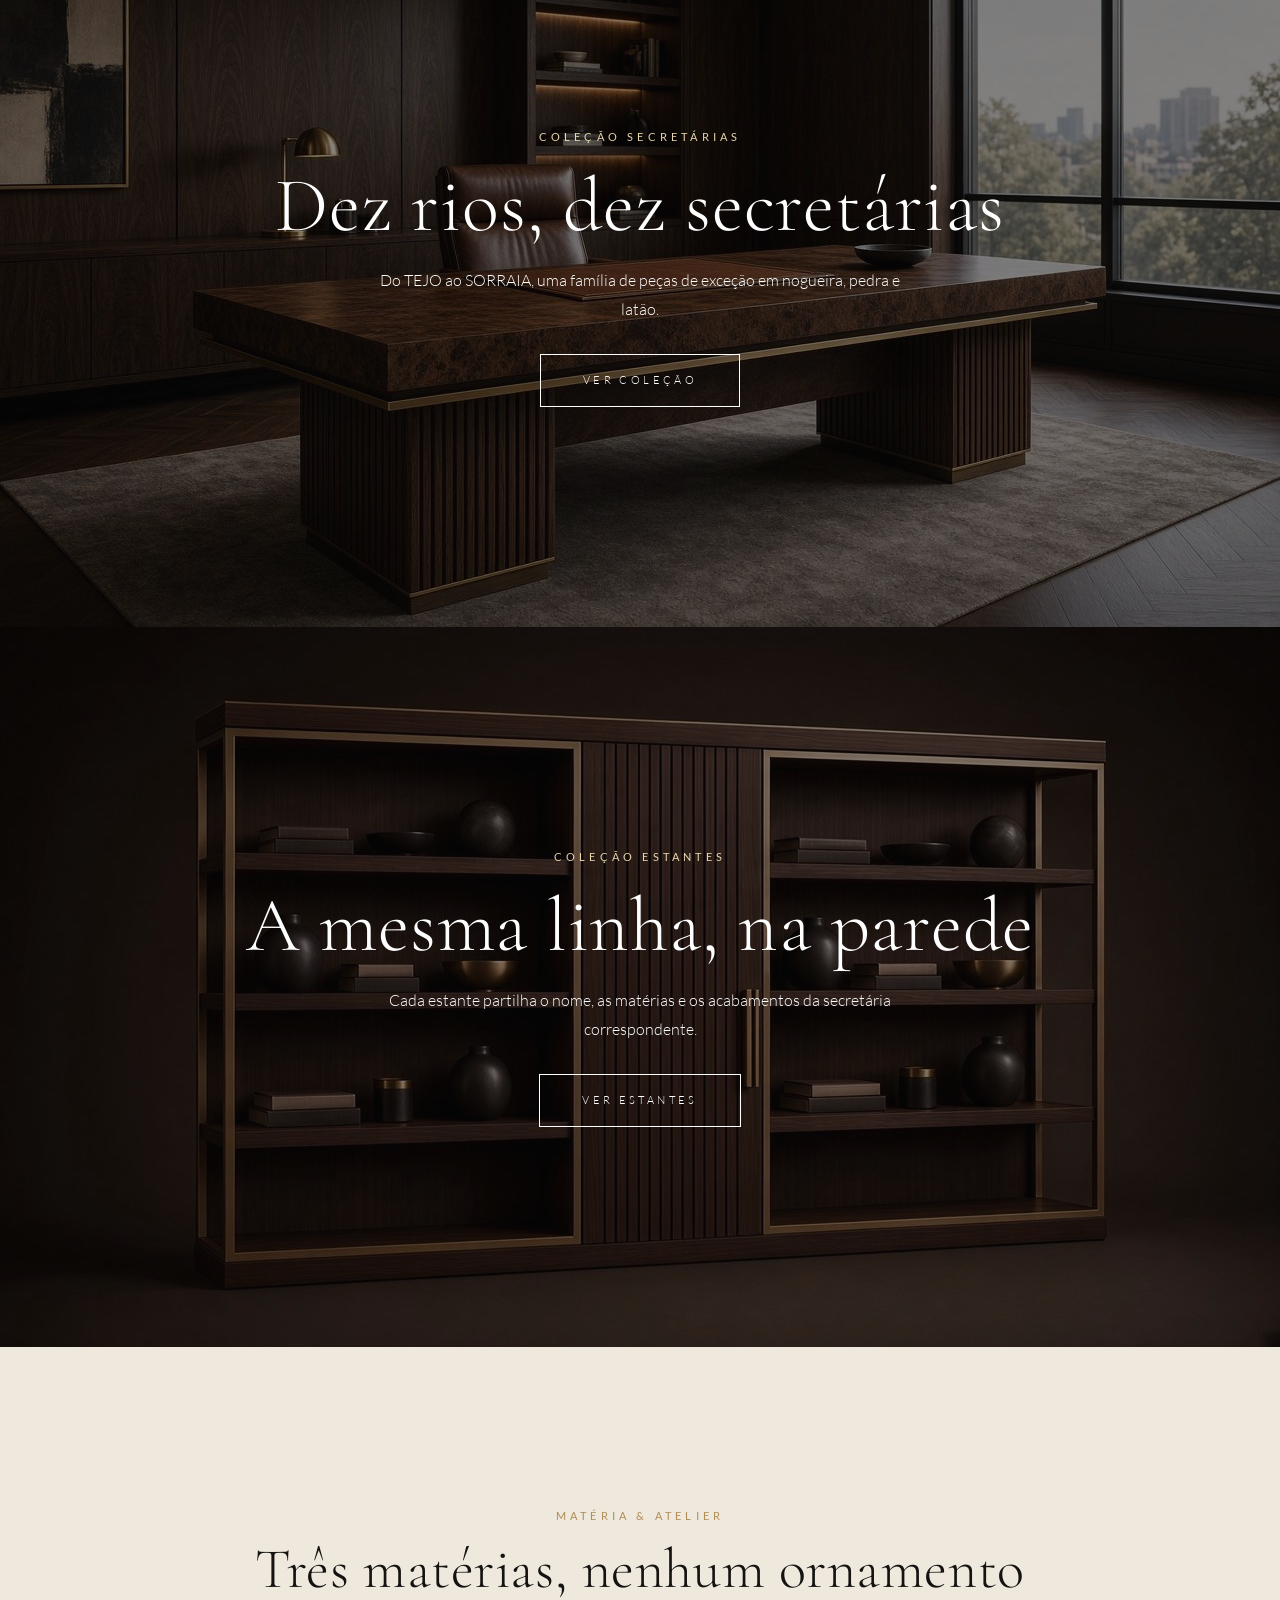
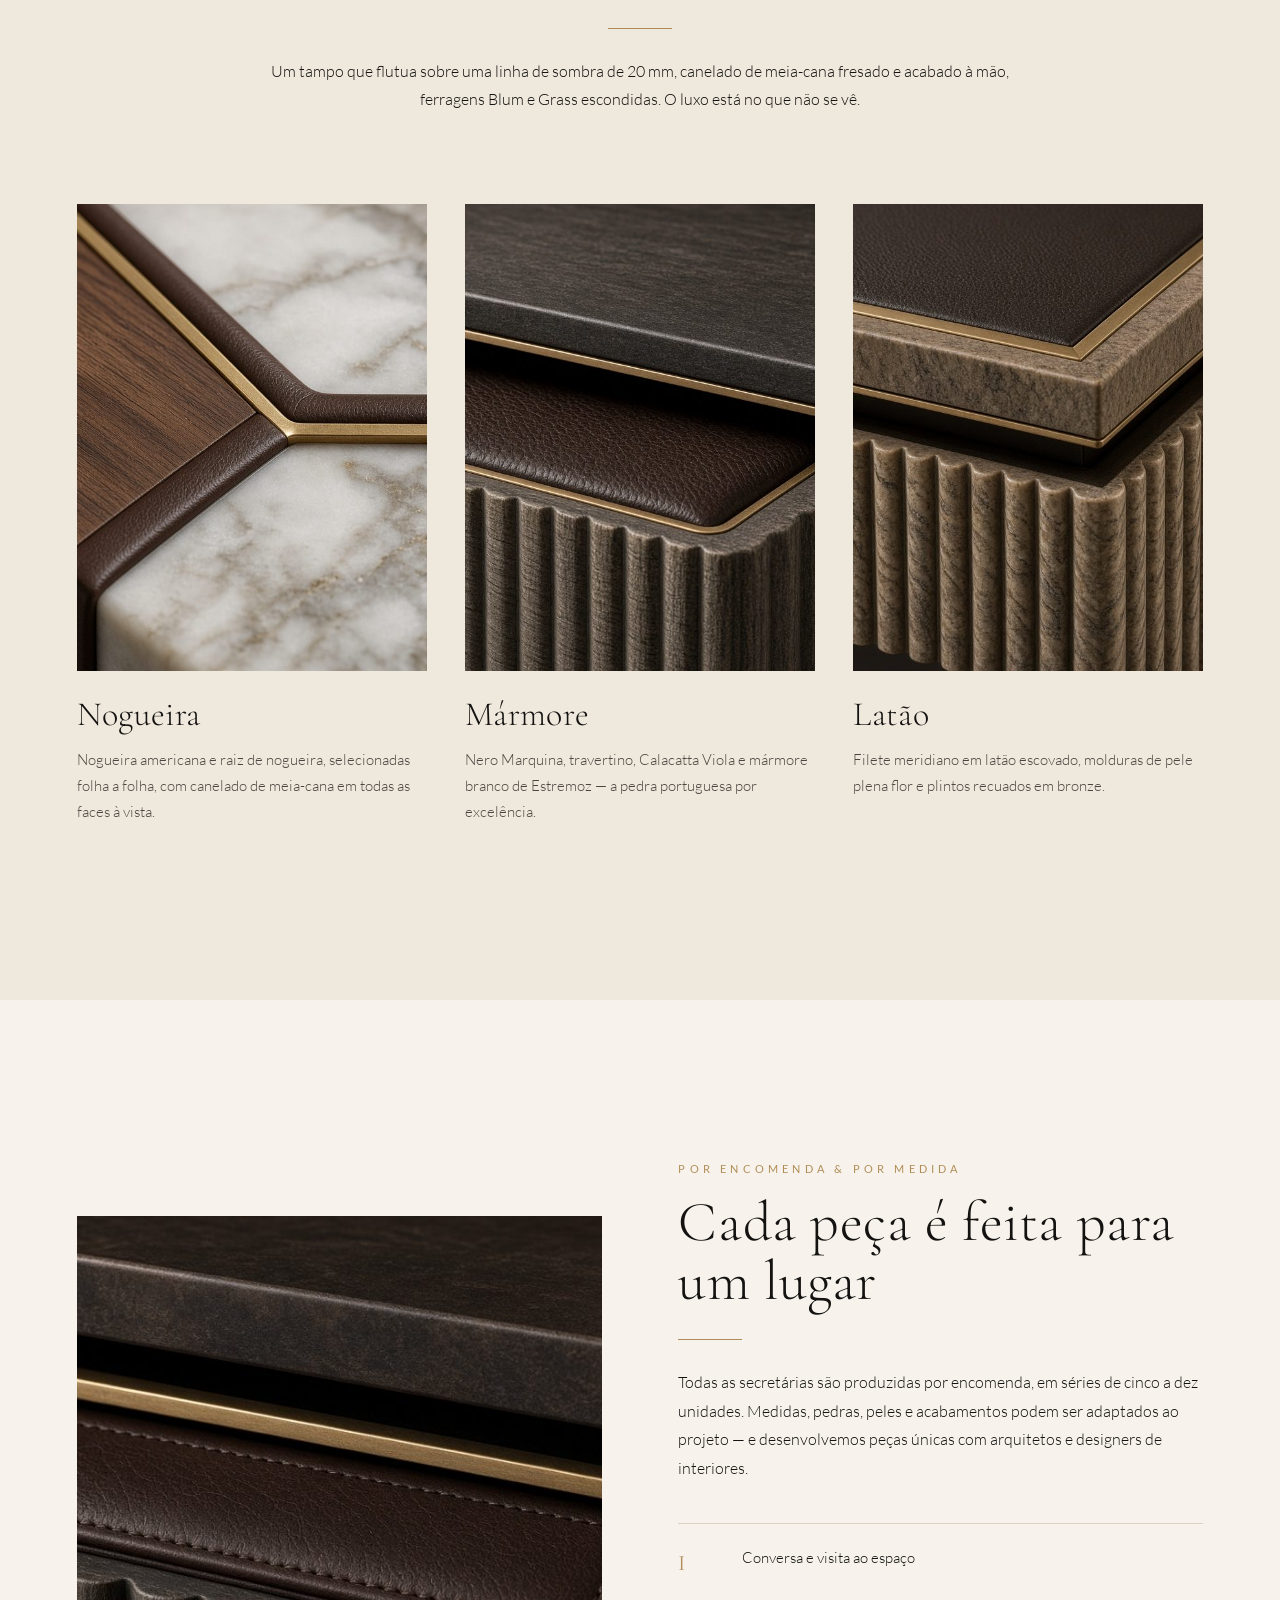
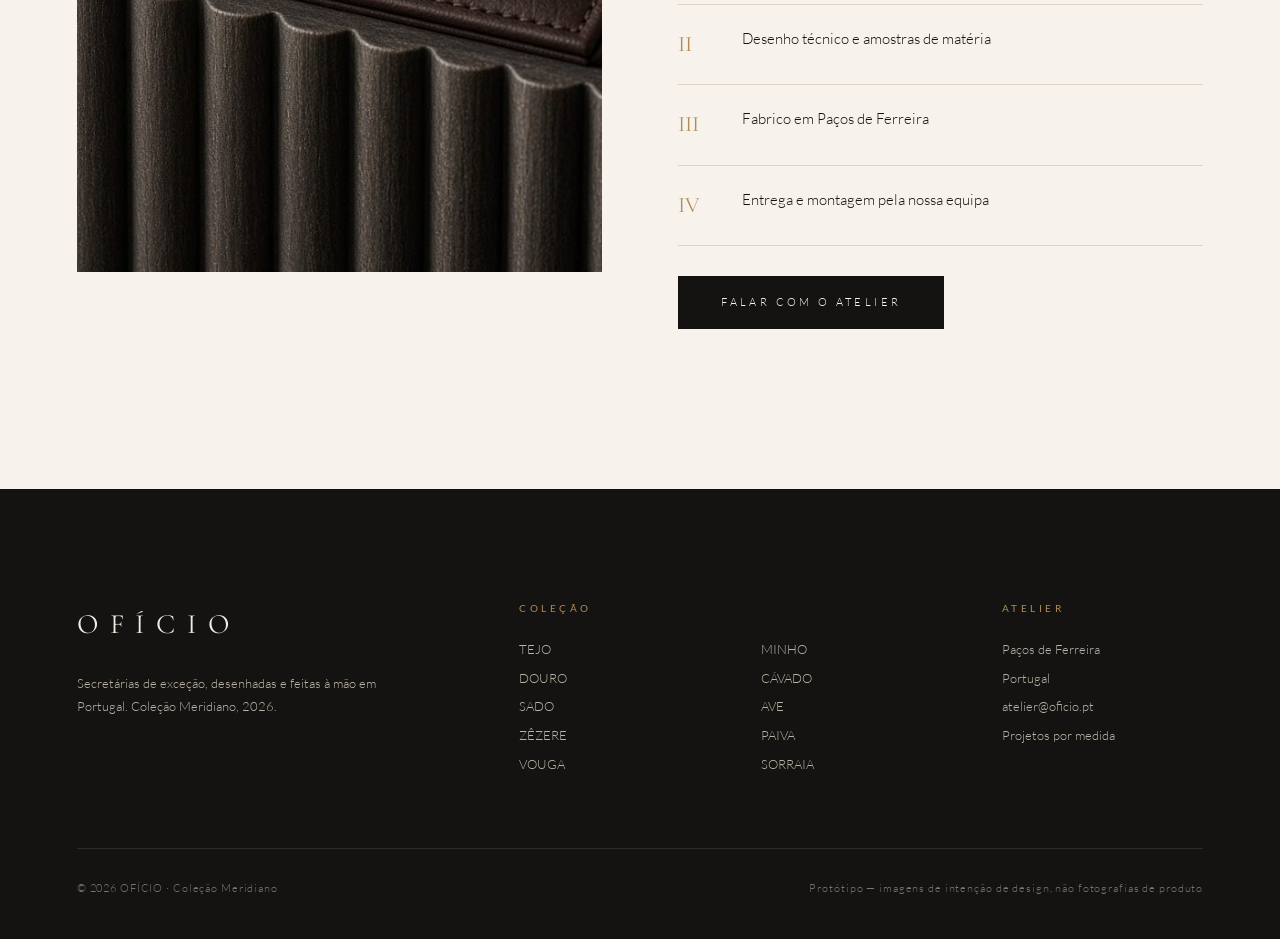
==== commit d2f034e4: "Coleção Estantes: AVE e PAIVA + cross-sell" ====
--- a/index.html
+++ b/index.html
@@ -1,7 +1,8 @@
-<!doctype html><html lang="pt-PT"><head><meta charset="utf-8"><meta name="viewport" content="width=device-width,initial-scale=1"><title>OFÍCIO — Coleção Meridiano</title><link rel="stylesheet" href="style.css"></head><body><header class=""><a class="logo" href="index.html">OFÍCIO<small>MERIDIANO</small></a><nav><a href="colecao.html">Coleção</a><a class="h" href="index.html#atelier">Atelier</a><a class="h" href="index.html#medida">Por medida</a><a href="mailto:atelier@oficio.pt">Contacto</a></nav></header><div class="hero"><img src="img/home_hero.jpg" alt="Secretária OFÍCIO com vista para o Douro"><div class="t"><div class="wm">OFÍCIO</div><div class="sub">Coleção Meridiano · Portugal</div></div><div class="scroll"></div></div>
+<!doctype html><html lang="pt-PT"><head><meta charset="utf-8"><meta name="viewport" content="width=device-width,initial-scale=1"><title>OFÍCIO — Coleção Meridiano</title><link rel="stylesheet" href="style.css"></head><body><header class=""><a class="logo" href="index.html">OFÍCIO<small>MERIDIANO</small></a><nav><a href="colecao.html">Coleção</a><a href="estantes.html">Estantes</a><a class="h" href="index.html#atelier">Atelier</a><a class="h" href="index.html#medida">Por medida</a><a href="mailto:atelier@oficio.pt">Contacto</a></nav></header><div class="hero"><img src="img/home_hero.jpg" alt="Secretária OFÍCIO com vista para o Douro"><div class="t"><div class="wm">OFÍCIO</div><div class="sub">Coleção Meridiano · Portugal</div></div><div class="scroll"></div></div>
 <section class="manif"><div class="c fade"><div class="eye">Manifesto</div><h2>O lugar onde se decide merece ser feito à mão.</h2><div class="rule"></div><p>Em Portugal, a madeira ainda se escolhe pelo veio e a pedra pelo silêncio que guarda. Cada secretária OFÍCIO nasce de nogueira maciça trabalhada por marceneiros com gerações de ofício, de mármores nobres cortados em marmorarias nacionais e de um filete de latão escovado — o meridiano — que traça a linha entre o tampo e a sombra.</p></div></section>
 <section style="padding-top:0"><div class="c fade" style="margin-bottom:100px"><div class="eye">Em destaque</div><h2 style="font-size:clamp(40px,4.4vw,64px)">Duas peças, uma linguagem</h2></div><a class="feat  fade" href="minho.html"><div class="ph"><img src="img/minho.jpg" alt="MINHO" loading="lazy"></div><div><div class="eye">N.º 06</div><h3>MINHO</h3><div class="typ">Secretária em L com retorno</div><div class="rule"></div><p>Pedra portuguesa em destaque: um retorno maciço em mármore de Estremoz abraça a secretária de nogueira.</p><div class="from">desde 20.000 €</div><span class="btn">Descobrir</span></div></a><a class="feat r fade" href="sado.html"><div class="ph"><img src="img/sado.jpg" alt="SADO" loading="lazy"></div><div><div class="eye">N.º 03</div><h3>SADO</h3><div class="typ">Secretária executiva</div><div class="rule"></div><p>Uma coluna canelada de Nero Marquina sobre plinto de bronze, em diálogo com um pedestal de nogueira cintado a latão.</p><div class="from">desde 17.500 €</div><span class="btn">Descobrir</span></div></a></section>
 <a class="colcta" href="colecao.html"><img src="img/douro.jpg" alt="" loading="lazy"><div class="fade"><div class="eye">Coleção Secretárias</div><h2>Dez rios, dez secretárias</h2><p style="max-width:520px;margin:0 auto">Do TEJO ao SORRAIA, uma família de peças de exceção em nogueira, pedra e latão.</p><span class="btn">Ver coleção</span></div></a>
+<a class="colcta" href="estantes.html"><img src="img/estante_ave.jpg" alt="" loading="lazy"><div class="fade"><div class="eye">Coleção Estantes</div><h2>A mesma linha, na parede</h2><p style="max-width:520px;margin:0 auto">Cada estante partilha o nome, as matérias e os acabamentos da secretária correspondente.</p><span class="btn">Ver estantes</span></div></a>
 <section class="mat" id="atelier"><div class="c fade"><div class="eye">Matéria & atelier</div><h2 style="font-size:clamp(40px,4.4vw,64px)">Três matérias, nenhum ornamento</h2><div class="rule"></div><p>Um tampo que flutua sobre uma linha de sombra de 20 mm, canelado de meia-cana fresado e acabado à mão, ferragens Blum e Grass escondidas. O luxo está no que não se vê.</p></div>
 <div class="mats"><div class="fade"><div class="ph"><img src="img/minho_detalhe.jpg" loading="lazy" alt=""></div><h3>Nogueira</h3><p>Nogueira americana e raiz de nogueira, selecionadas folha a folha, com canelado de meia-cana em todas as faces à vista.</p></div>
 <div class="fade"><div class="ph"><img src="img/sado_detalhe.jpg" loading="lazy" alt=""></div><h3>Mármore</h3><p>Nero Marquina, travertino, Calacatta Viola e mármore branco de Estremoz — a pedra portuguesa por excelência.</p></div>
